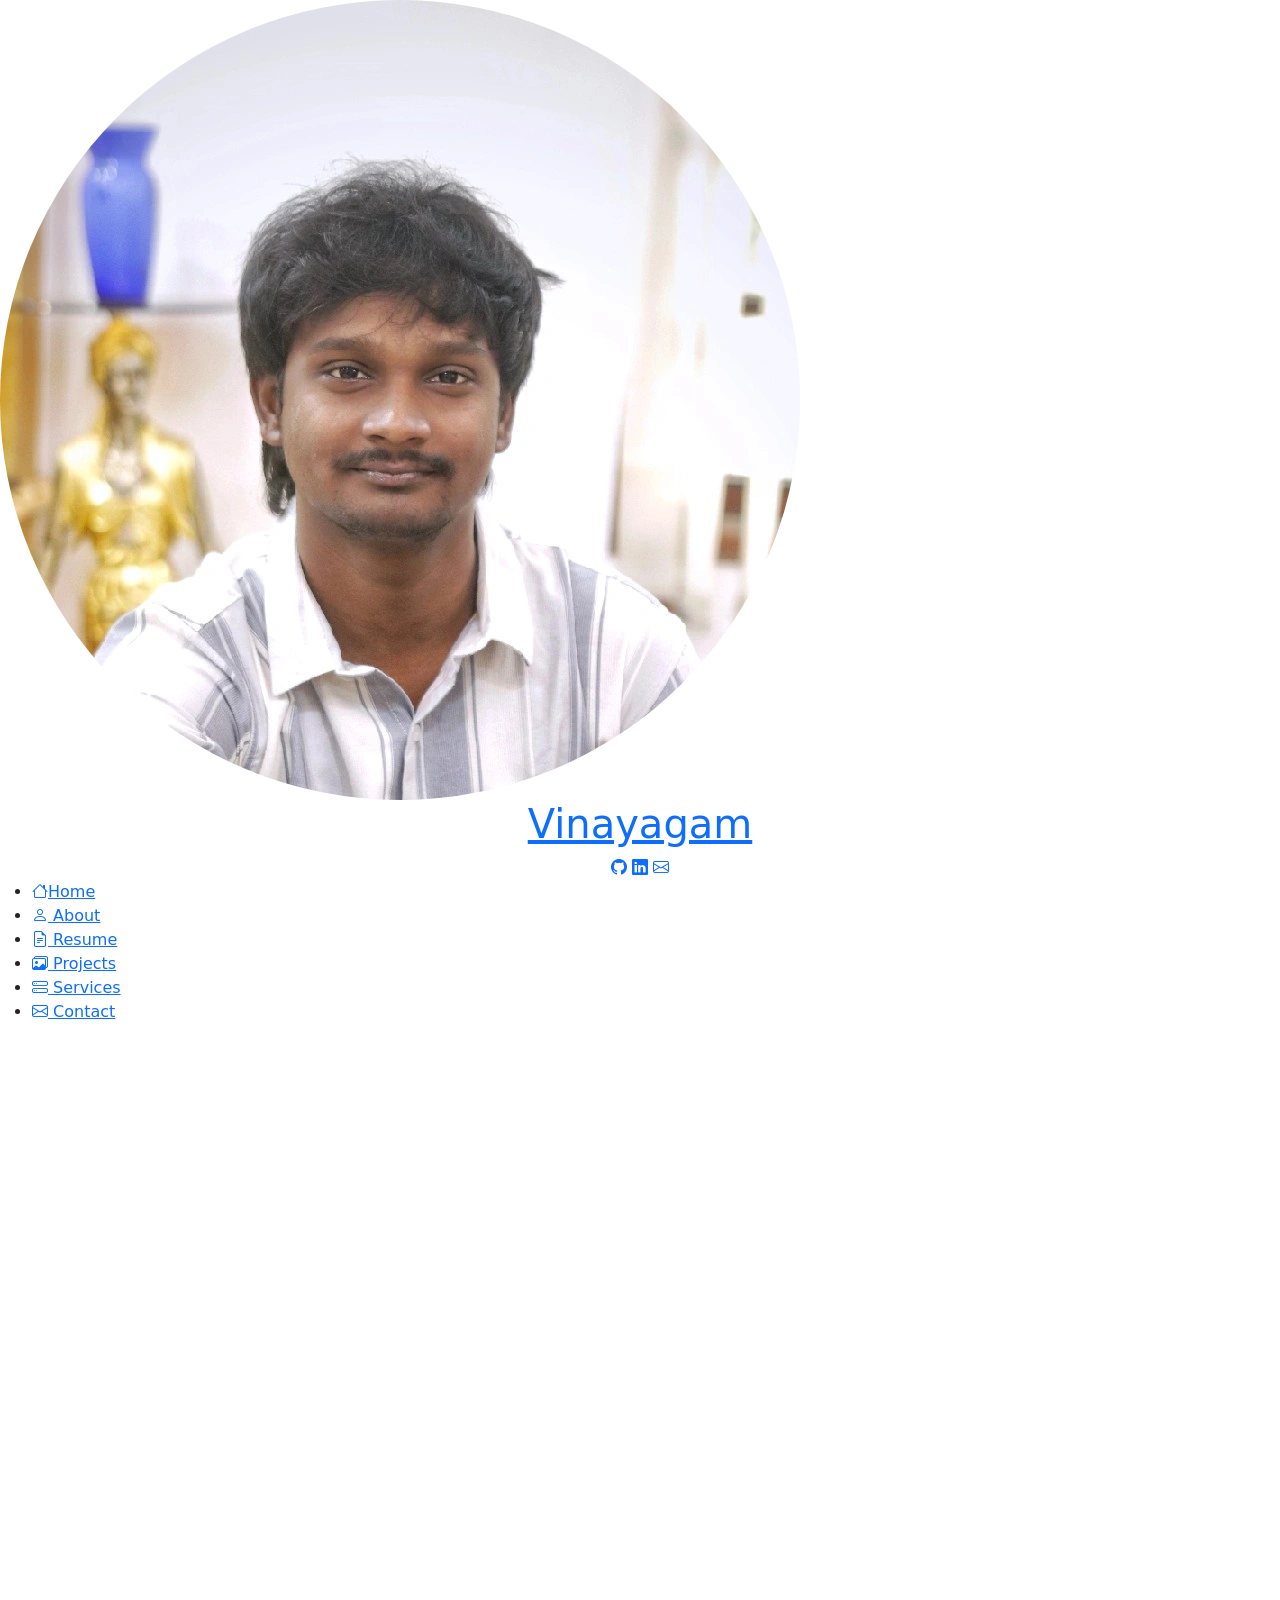
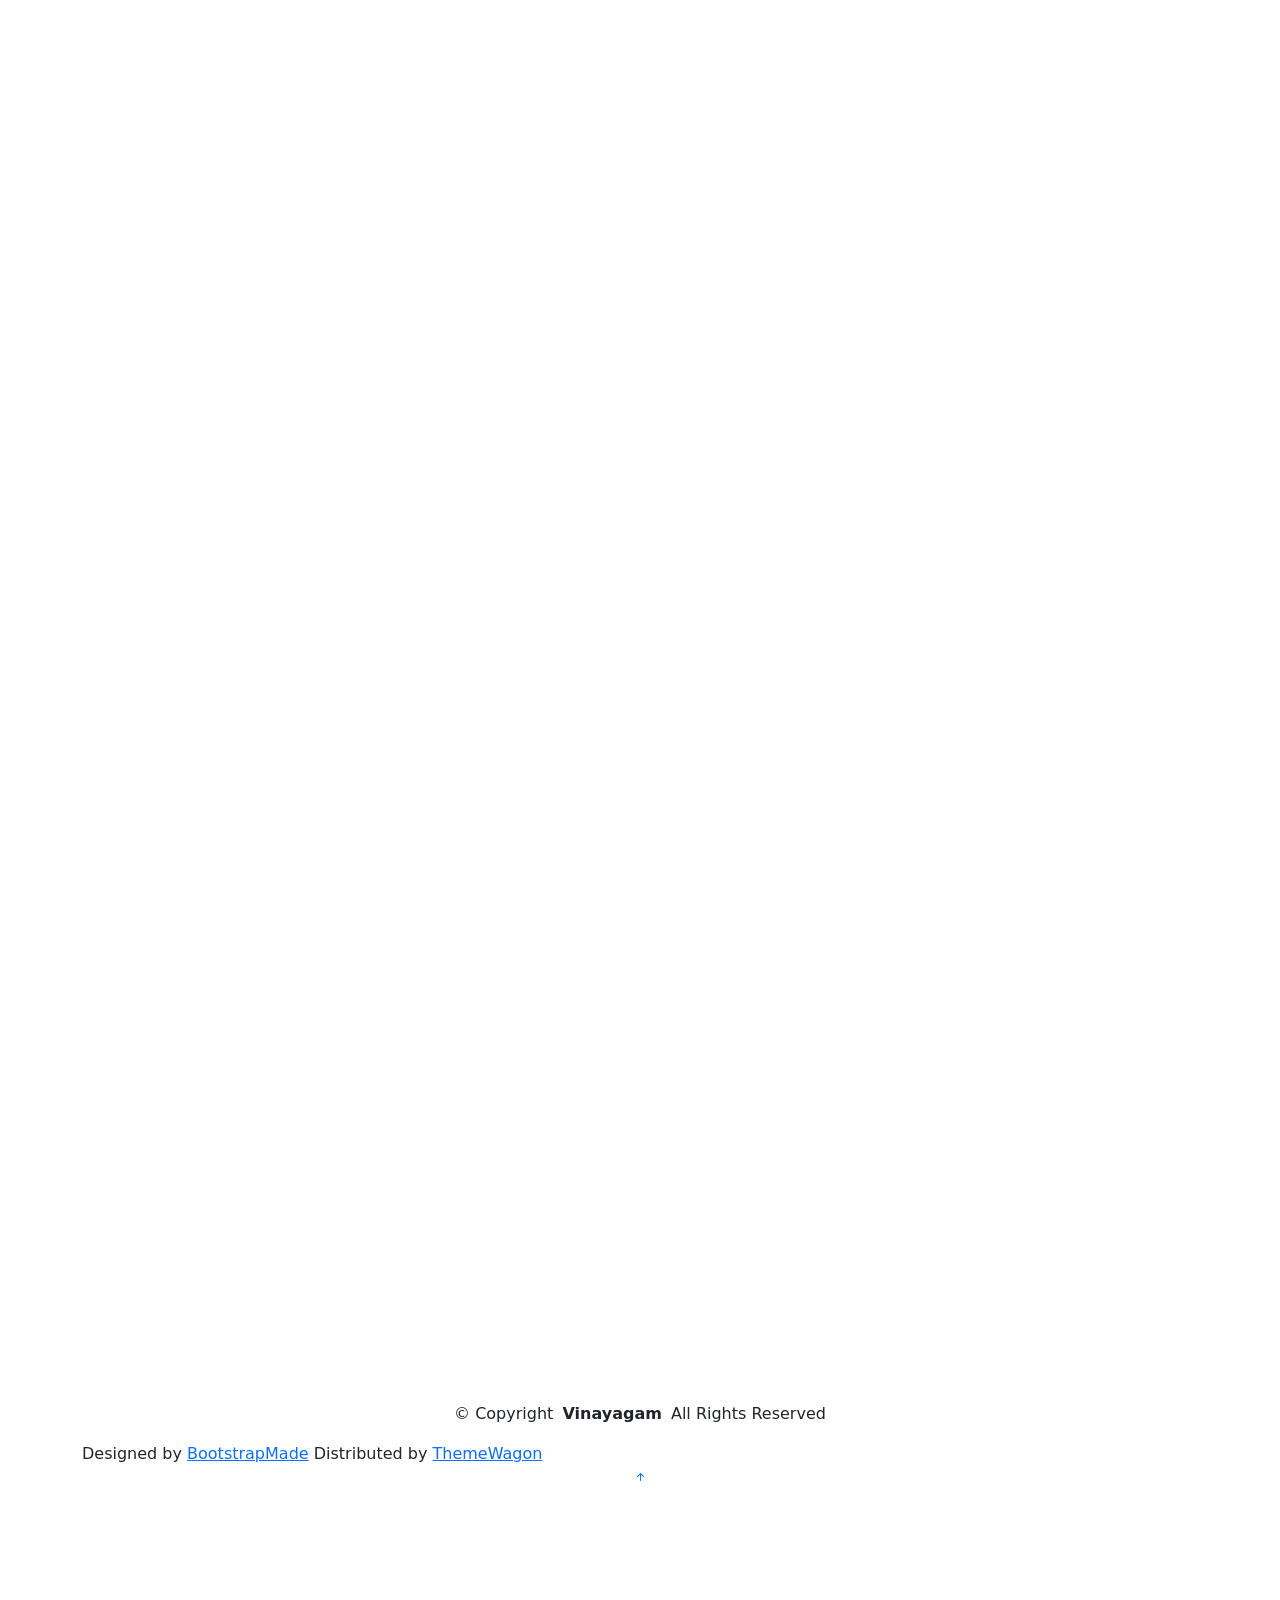
==== index-2.html @ b861259a "Add iPortfolio template assets and initial files Added all core assets, images, CSS, JS, vendor libr" ====
<!DOCTYPE html>
<html lang="en">

<head>
  <meta charset="utf-8">
  <meta content="width=device-width, initial-scale=1.0" name="viewport">
  <title>Vinayagam - Python Developer Portfolio</title>
  <meta content="Results-driven Python Developer specializing in Django application development" name="description">
  <meta content="Python, Django, Developer, Portfolio, AWS, API" name="keywords">

  <link href="https://cdn-icons-png.flaticon.com/512/1005/1005141.png" rel="icon">
  <link href="assets/img/apple-touch-icon.png" rel="apple-touch-icon">

  <link href="https://fonts.googleapis.com/" rel="preconnect">
  <link href="https://fonts.gstatic.com/" rel="preconnect" crossorigin>
  <link href="https://fonts.googleapis.com/css2?family=Roboto:ital,wght@0,100;0,300;0,400;0,500;0,700;0,900;1,100;1,300;1,400;1,500;1,700;1,900&family=Poppins:ital,wght@0,100;0,200;0,300;0,400;0,500;0,600;0,700;0,800;0,900;1,100;1,200;1,300;1,400;1,500;1,600;1,700;1,800;1,900&family=Raleway:ital,wght@0,100;0,200;0,300;0,400;0,500;0,600;0,700;0,800;0,900;1,100;1,200;1,300;1,400;1,500;1,600;1,700;1,800;1,900&display=swap" rel="stylesheet">

  <link href="assets/vendor/bootstrap/css/bootstrap.min.css" rel="stylesheet">
  <link href="assets/vendor/bootstrap-icons/bootstrap-icons.css" rel="stylesheet">
  <link href="assets/vendor/aos/aos.css" rel="stylesheet">
  <link href="assets/vendor/glightbox/css/glightbox.min.css" rel="stylesheet">
  <link href="assets/vendor/swiper/swiper-bundle.min.css" rel="stylesheet">

  <link href="assets/css/main.css" rel="stylesheet">
</head>

<body class="index-page">

  <header id="header" class="header dark-background d-flex flex-column">
    <i class="header-toggle d-xl-none bi bi-list"></i>

    <div class="profile-img">
      <img src="assets/img/me.png" alt="Vinayagam" class="img-fluid rounded-circle">
    </div>

    <a href="index.html" class="logo d-flex align-items-center justify-content-center">
      <h1 class="sitename">Vinayagam</h1>
    </a>

    <div class="social-links text-center">
      <a href="https://github.com/vinaythaagam" class="github" target="_blank"><i class="bi bi-github"></i></a>
      <a href="https://linkedin.com/in/vk4499" class="linkedin" target="_blank"><i class="bi bi-linkedin"></i></a>
      <a href="mailto:vinayagamofficial@gmail.com" class="email"><i class="bi bi-envelope"></i></a>
    </div>

    <nav id="navmenu" class="navmenu">
      <ul>
        <li><a href="#hero" class="active"><i class="bi bi-house navicon"></i>Home</a></li>
        <li><a href="#about"><i class="bi bi-person navicon"></i> About</a></li>
        <li><a href="#resume"><i class="bi bi-file-earmark-text navicon"></i> Resume</a></li>
        <li><a href="#portfolio"><i class="bi bi-images navicon"></i> Projects</a></li>
        <li><a href="#services"><i class="bi bi-hdd-stack navicon"></i> Services</a></li>
        <li><a href="#contact"><i class="bi bi-envelope navicon"></i> Contact</a></li>
      </ul>
    </nav>

  </header>

  <main class="main">

    <section id="hero" class="hero section dark-background">

      <img src="https://images.unsplash.com/photo-1555066931-4365d14bab8c?q=80&w=1920&auto=format&fit=crop" alt="Coding Background" data-aos="fade-in" class="">

      <div class="container" data-aos="fade-up" data-aos-delay="100">
        <h2>Vinayagam</h2>
        <p>I'm a <span class="typed" data-typed-items="Python Developer, Django Specialist, Backend Engineer, API Integrator">Python Developer</span><span class="typed-cursor typed-cursor--blink" aria-hidden="true"></span><span class="typed-cursor typed-cursor--blink" aria-hidden="true"></span></p>
        
        <div class="mt-4">
          <a href="assets/resume/Vinayagam_CV_1_page.pdf" download class="btn" style="background-color: #149ddd; color: #fff; padding: 12px 30px; border-radius: 50px; font-weight: 500; display: inline-flex; align-items: center; gap: 8px;">
            <i class="bi bi-download"></i> Download Resume
          </a>
        </div>
      </div>

    </section>

    <section id="about" class="about section">

      <div class="container section-title" data-aos="fade-up">
        <h2>About</h2>
        <p>Results-driven Python Developer with 2 years of experience specializing in Django application development. Proven expertise in building scalable web applications, designing efficient back-end architectures, and deploying solutions on AWS cloud platforms.</p>
      </div>

      <div class="container" data-aos="fade-up" data-aos-delay="100">

        <div class="row gy-4 justify-content-center">
          <div class="col-lg-4">
            <img src="assets/img/me.png" class="img-fluid" alt="">
          </div>
          <div class="col-lg-8 content">
            <h2>Python Django Developer & Backend Specialist.</h2>
            <p class="fst-italic py-3">
              Experienced in delivering solutions across government, non-profit, and commercial sectors, with a focus on automation and API integration.
            </p>
            <div class="row">
              <div class="col-lg-6">
                <ul>
                  <li><i class="bi bi-chevron-right"></i> <strong>Experience:</strong> <span>2 Years</span></li>
                  <li><i class="bi bi-chevron-right"></i> <strong>Website:</strong> <span>github.com/vinaythaagam</span></li>
                  <li><i class="bi bi-chevron-right"></i> <strong>Phone:</strong> <span>+91-9025533402</span></li>
                  <li><i class="bi bi-chevron-right"></i> <strong>City:</strong> <span>Chennai, India</span></li>
                </ul>
              </div>
              <div class="col-lg-6">
                <ul>
                  <li><i class="bi bi-chevron-right"></i> <strong>Degree:</strong> <span>MCA (Pursuing)</span></li>
                  <li><i class="bi bi-chevron-right"></i> <strong>Email:</strong> <span>vinayagamofficial@gmail.com</span></li>
                  <li><i class="bi bi-chevron-right"></i> <strong>Freelance:</strong> <span>Available</span></li>
                  <li><i class="bi bi-chevron-right"></i> <strong>Stack:</strong> <span>Python, Django, AWS</span></li>
                </ul>
              </div>
            </div>
            <p class="py-3">
              I have successfully delivered 8+ production-ready Django applications, achieving significant reductions in manual workload through automation using AWS SES, SNS, and WhatsApp Business APIs. My expertise includes integrating advanced AI tools like the Gemini API for data validation and fraud prevention.
            </p>
          </div>
        </div>

      </div>

    </section>

    <section id="stats" class="stats section">
      <div class="container" data-aos="fade-up" data-aos-delay="100">
        <div class="row gy-4">
          <div class="col-lg-3 col-md-6">
            <div class="stats-item">
              <i class="bi bi-emoji-smile"></i>
              <span data-purecounter-start="0" data-purecounter-end="8" data-purecounter-duration="1" class="purecounter"></span>
              <p><strong>Production Apps</strong> <span>delivered successfully</span></p>
            </div>
          </div>
          <div class="col-lg-3 col-md-6">
            <div class="stats-item">
              <i class="bi bi-journal-richtext"></i>
              <span data-purecounter-start="0" data-purecounter-end="5" data-purecounter-duration="1" class="purecounter"></span>
              <p><strong>Key Projects</strong> <span>highlighted in portfolio</span></p>
            </div>
          </div>
          <div class="col-lg-3 col-md-6">
            <div class="stats-item">
              <i class="bi bi-graph-up-arrow"></i>
              <span data-purecounter-start="0" data-purecounter-end="200" data-purecounter-duration="1" class="purecounter"></span>
              <p><strong>% Performance Boost</strong> <span>via query optimization</span></p>
            </div>
          </div>
          <div class="col-lg-3 col-md-6">
            <div class="stats-item">
              <i class="bi bi-clock-history"></i>
              <span data-purecounter-start="0" data-purecounter-end="60" data-purecounter-duration="1" class="purecounter"></span>
              <p><strong>% Workload Reduced</strong> <span>through automation</span></p>
            </div>
          </div>
        </div>
      </div>
    </section>

    <section id="skills" class="skills section light-background">
      <div class="container section-title" data-aos="fade-up">
        <h2>Skills</h2>
        <p>Comprehensive technical skillset spanning backend development, database management, cloud infrastructure, and frontend integration.</p>
      </div>
      <div class="container" data-aos="fade-up" data-aos-delay="100">
        <div class="row skills-content skills-animation">
          <div class="col-lg-6">
            <div class="progress">
              <span class="skill"><span>Python / Django / Flask</span> <i class="val">95%</i></span>
              <div class="progress-bar-wrap">
                <div class="progress-bar" role="progressbar" aria-valuenow="95" aria-valuemin="0" aria-valuemax="100"></div>
              </div>
            </div>
            <div class="progress">
              <span class="skill"><span>REST APIs / Django REST Framework</span> <i class="val">90%</i></span>
              <div class="progress-bar-wrap">
                <div class="progress-bar" role="progressbar" aria-valuenow="90" aria-valuemin="0" aria-valuemax="100"></div>
              </div>
            </div>
            <div class="progress">
              <span class="skill"><span>Database (MySQL, PostgreSQL, Redis)</span> <i class="val">85%</i></span>
              <div class="progress-bar-wrap">
                <div class="progress-bar" role="progressbar" aria-valuenow="85" aria-valuemin="0" aria-valuemax="100"></div>
              </div>
            </div>
          </div>
          <div class="col-lg-6">
            <div class="progress">
              <span class="skill"><span>AWS (EC2, S3, SES, SNS)</span> <i class="val">80%</i></span>
              <div class="progress-bar-wrap">
                <div class="progress-bar" role="progressbar" aria-valuenow="80" aria-valuemin="0" aria-valuemax="100"></div>
              </div>
            </div>
            <div class="progress">
              <span class="skill"><span>JavaScript / HTML5 / CSS3</span> <i class="val">75%</i></span>
              <div class="progress-bar-wrap">
                <div class="progress-bar" role="progressbar" aria-valuenow="75" aria-valuemin="0" aria-valuemax="100"></div>
              </div>
            </div>
            <div class="progress">
              <span class="skill"><span>Git / Linux / Docker</span> <i class="val">80%</i></span>
              <div class="progress-bar-wrap">
                <div class="progress-bar" role="progressbar" aria-valuenow="80" aria-valuemin="0" aria-valuemax="100"></div>
              </div>
            </div>
          </div>
        </div>
      </div>
    </section>

    <section id="resume" class="resume section">
      <div class="container section-title" data-aos="fade-up">
        <h2>Resume</h2>
        <p>A detailed overview of my educational background, professional experience, and key accomplishments in software development.</p>
      </div>
      <div class="container">
        <div class="row">
          <div class="col-lg-6" data-aos="fade-up" data-aos-delay="100">
            <h3 class="resume-title">Summary</h3>
            <div class="resume-item pb-0">
              <h4>Vinayagam</h4>
              <p><em>Results-driven Python Developer with 2 years of experience specializing in Django. Skilled in building scalable web applications, designing efficient backend architectures, and API integrations.</em></p>
              <ul>
                <li>Chennai, India</li>
                <li>+91-9025533402</li>
                <li>vinayagamofficial@gmail.com</li>
              </ul>
            </div>
            <h3 class="resume-title">Education</h3>
            <div class="resume-item">
              <h4>Master of Computer Applications (MCA)</h4>
              <h5>Aug 2024 - Present</h5>
              <p><em>Madras University, Chennai</em></p>
              <p>Pursuing advanced studies in computer applications and software engineering.</p>
            </div>
            <div class="resume-item">
              <h4>Bachelor of Science in Computer Science</h4>
              <h5>Jun 2017 - May 2020</h5>
              <p><em>Thiru. A. Govindasamy Govt. Arts College, Tindivanam</em></p>
              <p>Foundation in computer science principles, programming logic, and data structures.</p>
            </div>
            <h3 class="resume-title">Certifications</h3>
            <div class="resume-item">
              <h4>PHP Development</h4>
              <p><em>CADD Center</em></p>
            </div>
          </div>
          <div class="col-lg-6" data-aos="fade-up" data-aos-delay="200">
            <h3 class="resume-title">Professional Experience</h3>
            <div class="resume-item">
              <h4>Python Django Developer</h4>
              <h5>2023 - Present</h5>
              <p><em>Thaagam Foundation / M7 Corporation</em></p>
              <ul>
                <li>Built 8+ production Django applications including donor CRM, HR management, and field operations systems.</li>
                <li>Architected end-to-end WhatsApp automation platforms and implemented automated communication using AWS SES & SNS, reducing manual workload by 60%.</li>
                <li>Developed reusable Django REST Framework (DRF) endpoints and optimized database queries, improving report generation speed by 200%.</li>
                <li>Integrated Gemini API for donation validation, effectively preventing abuse through name verification and image detection.</li>
                <li>Built real-time chat dashboards using Django Channels, WebSockets, and Redis.</li>
              </ul>
            </div>
          </div>
        </div>
      </div>
    </section>

    <section id="portfolio" class="portfolio section light-background">
      <div class="container section-title" data-aos="fade-up">
        <h2>Projects</h2>
        <p>Highlights of my technical projects involving AI integration, real-time communication, and enterprise automation.</p>
      </div>

      <div class="container">
        <div class="isotope-layout" data-default-filter="*" data-layout="masonry" data-sort="original-order">
          <ul class="portfolio-filters isotope-filters" data-aos="fade-up" data-aos-delay="100">
            <li data-filter="*" class="filter-active">All</li>
            <li data-filter=".filter-app">Apps</li>
            <li data-filter=".filter-web">Web Platforms</li>
            <li data-filter=".filter-ai">AI & Automation</li>
          </ul>

          <div class="row gy-4 isotope-container" data-aos="fade-up" data-aos-delay="200">

            <div class="col-lg-4 col-md-6 portfolio-item isotope-item filter-ai filter-web">
              <div class="portfolio-content h-100">
                <img src="https://images.unsplash.com/photo-1573167243872-43c6433b9d40?w=800" class="img-fluid" alt="AI Civic Services">
                <div class="portfolio-info">
                  <h4>Civic Services AI Platform</h4>
                  <p>AI-driven image analysis for Greater Chennai Corporation.</p>
                  <a href="https://images.unsplash.com/photo-1573167243872-43c6433b9d40?w=800" title="Civic Services AI" data-gallery="portfolio-gallery-app" class="glightbox preview-link"><i class="bi bi-zoom-in"></i></a>
                  <a href="portfolio-details-civic.html" title="More Details" class="details-link"><i class="bi bi-link-45deg"></i></a>
                </div>
              </div>
            </div>

            <div class="col-lg-4 col-md-6 portfolio-item isotope-item filter-app filter-web">
              <div class="portfolio-content h-100">
                <img src="https://images.unsplash.com/photo-1611746872915-64382b5c76da?w=800" class="img-fluid" alt="WhatsApp Platform">
                <div class="portfolio-info">
                  <h4>Enterprise WhatsApp Platform</h4>
                  <p>Real-time chat dashboards with Django Channels.</p>
                  <a href="https://images.unsplash.com/photo-1611746872915-64382b5c76da?w=800" title="Enterprise WhatsApp" data-gallery="portfolio-gallery-product" class="glightbox preview-link"><i class="bi bi-zoom-in"></i></a>
                  <a href="portfolio-details-whatsapp.html" title="More Details" class="details-link"><i class="bi bi-link-45deg"></i></a>
                </div>
              </div>
            </div>

            <div class="col-lg-4 col-md-6 portfolio-item isotope-item filter-web">
              <div class="portfolio-content h-100">
                <img src="https://images.unsplash.com/photo-1532629345422-7515f3d16bb6?w=800" class="img-fluid" alt="Donation System">
                <div class="portfolio-info">
                  <h4>Donation Management System</h4>
                  <p>Multi-dashboard architecture for Thaagam Foundation.</p>
                  <a href="https://images.unsplash.com/photo-1532629345422-7515f3d16bb6?w=800" title="Donation System" data-gallery="portfolio-gallery-branding" class="glightbox preview-link"><i class="bi bi-zoom-in"></i></a>
                  <a href="portfolio-details-donation.html" title="More Details" class="details-link"><i class="bi bi-link-45deg"></i></a>
                </div>
              </div>
            </div>

            <div class="col-lg-4 col-md-6 portfolio-item isotope-item filter-app">
              <div class="portfolio-content h-100">
                <img src="https://images.unsplash.com/photo-1556742049-0cfed4f7a07d?w=800" class="img-fluid" alt="QuickPay">
                <div class="portfolio-info">
                  <h4>QuickPay Payment Solution</h4>
                  <p>Dynamic payment-link generation.</p>
                  <a href="https://images.unsplash.com/photo-1556742049-0cfed4f7a07d?w=800" title="QuickPay" data-gallery="portfolio-gallery-book" class="glightbox preview-link"><i class="bi bi-zoom-in"></i></a>
                  <a href="portfolio-details-quickpay.html" title="More Details" class="details-link"><i class="bi bi-link-45deg"></i></a>
                </div>
              </div>
            </div>

            <div class="col-lg-4 col-md-6 portfolio-item isotope-item filter-web">
              <div class="portfolio-content h-100">
                <img src="https://images.unsplash.com/photo-1511379938547-c1f69419868d?w=800" class="img-fluid" alt="ACustomSong">
                <div class="portfolio-info">
                  <h4>ACustomSong E-commerce</h4>
                  <p>Platform for personalized songs.</p>
                  <a href="https://images.unsplash.com/photo-1511379938547-c1f69419868d?w=800" title="ACustomSong" data-gallery="portfolio-gallery-app" class="glightbox preview-link"><i class="bi bi-zoom-in"></i></a>
                  <a href="portfolio-details-acustomsong.html" title="More Details" class="details-link"><i class="bi bi-link-45deg"></i></a>
                </div>
              </div>
            </div>

          </div>
        </div>
      </div>
    </section>

    <section id="services" class="services section">
      <div class="container section-title" data-aos="fade-up">
        <h2>Services</h2>
        <p>Specialized development services tailored for scalable enterprise and non-profit solutions.</p>
      </div>
      <div class="container">
        <div class="row gy-4">
          <div class="col-lg-4 col-md-6 service-item d-flex" data-aos="fade-up" data-aos-delay="100">
            <div class="icon flex-shrink-0"><i class="bi bi-code-slash"></i></div>
            <div>
              <h4 class="title"><a href="service-details-django.html" class="stretched-link">Django Development</a></h4>
              <p class="description">Building robust backend architectures and scalable web applications using Django and Django REST Framework.</p>
            </div>
          </div>
          <div class="col-lg-4 col-md-6 service-item d-flex" data-aos="fade-up" data-aos-delay="200">
            <div class="icon flex-shrink-0"><i class="bi bi-cloud-check"></i></div>
            <div>
              <h4 class="title"><a href="service-details-aws.html" class="stretched-link">AWS Cloud Deployment</a></h4>
              <p class="description">Deploying and managing secure infrastructure using EC2, S3, IAM, and Route 53.</p>
            </div>
          </div>
          <div class="col-lg-4 col-md-6 service-item d-flex" data-aos="fade-up" data-aos-delay="300">
            <div class="icon flex-shrink-0"><i class="bi bi-diagram-3"></i></div>
            <div>
              <h4 class="title"><a href="service-details-api.html" class="stretched-link">API Integration</a></h4>
              <p class="description">Seamless integration of third-party services including WhatsApp Business API, OpenAI, and Payment Gateways.</p>
            </div>
          </div>
          <div class="col-lg-4 col-md-6 service-item d-flex" data-aos="fade-up" data-aos-delay="400">
            <div class="icon flex-shrink-0"><i class="bi bi-robot"></i></div>
            <div>
              <h4 class="title"><a href="service-details-ai.html" class="stretched-link">AI & Automation</a></h4>
              <p class="description">Implementing AI-driven validation (Gemini/OpenAI) and automated workflows via SES & SNS.</p>
            </div>
          </div>
          <div class="col-lg-4 col-md-6 service-item d-flex" data-aos="fade-up" data-aos-delay="500">
            <div class="icon flex-shrink-0"><i class="bi bi-database-check"></i></div>
            <div>
              <h4 class="title"><a href="service-details-database.html" class="stretched-link">Database Management</a></h4>
              <p class="description">Optimizing MySQL and PostgreSQL queries for high-performance reporting and data handling.</p>
            </div>
          </div>
          <div class="col-lg-4 col-md-6 service-item d-flex" data-aos="fade-up" data-aos-delay="600">
            <div class="icon flex-shrink-0"><i class="bi bi-chat-dots"></i></div>
            <div>
              <h4 class="title"><a href="service-details-realtime.html" class="stretched-link">Real-time Solutions</a></h4>
              <p class="description">Developing real-time chat and tracking dashboards utilizing WebSockets and Redis.</p>
            </div>
          </div>
        </div>
      </div>
    </section>

    <section id="testimonials" class="testimonials section light-background">
      <div class="container section-title" data-aos="fade-up">
        <h2>Testimonials</h2>
        <p>Feedback regarding project impact and technical execution.</p>
      </div>
      <div class="container" data-aos="fade-up" data-aos-delay="100">
        <div class="swiper init-swiper">
          <script type="application/json" class="swiper-config">
            {
              "loop": true,
              "speed": 600,
              "autoplay": {
                "delay": 5000
              },
              "slidesPerView": "auto",
              "pagination": {
                "el": ".swiper-pagination",
                "type": "bullets",
                "clickable": true
              },
              "breakpoints": {
                "320": {
                  "slidesPerView": 1,
                  "spaceBetween": 40
                },
                "1200": {
                  "slidesPerView": 3,
                  "spaceBetween": 1
                }
              }
            }
          </script>
          <div class="swiper-wrapper">
            <div class="swiper-slide">
              <div class="testimonial-item">
                <p>
                  <i class="bi bi-quote quote-icon-left"></i>
                  <span>The automated communication system integrated by Vinayagam reduced our manual workload by over 60%, significantly improving our operational efficiency.</span>
                  <i class="bi bi-quote quote-icon-right"></i>
                </p>
                <h3>Thaagam Foundation</h3>
                <h4>Operations Team</h4>
              </div>
            </div>
            <div class="swiper-slide">
              <div class="testimonial-item">
                <p>
                  <i class="bi bi-quote quote-icon-left"></i>
                  <span>The report generation speed improved by 200% thanks to the optimized queries and DRF endpoints implemented in the new system.</span>
                  <i class="bi bi-quote quote-icon-right"></i>
                </p>
                <h3>Project Lead</h3>
                <h4>M7 Corporation</h4>
              </div>
            </div>
            <div class="swiper-slide">
              <div class="testimonial-item">
                <p>
                  <i class="bi bi-quote quote-icon-left"></i>
                  <span>Vinayagam's implementation of the Gemini API for donation validation effectively prevented abuse and ensured data integrity.</span>
                  <i class="bi bi-quote quote-icon-right"></i>
                </p>
                <h3>Technical Director</h3>
                <h4>Non-Profit Partner</h4>
              </div>
            </div>
          </div>
          <div class="swiper-pagination"></div>
        </div>
      </div>
    </section>

    <section id="contact" class="contact section">
      <div class="container section-title" data-aos="fade-up">
        <h2>Contact</h2>
        <p>Feel free to reach out for collaboration or development opportunities.</p>
      </div>
      <div class="container" data-aos="fade-up" data-aos-delay="100">
        <div class="row gy-4">
          <div class="col-lg-5">
            <div class="info-wrap">
              <div class="info-item d-flex" data-aos="fade-up" data-aos-delay="200">
                <i class="bi bi-geo-alt flex-shrink-0"></i>
                <div>
                  <h3>Location</h3>
                  <p>Chennai, India</p>
                </div>
              </div>
              <div class="info-item d-flex" data-aos="fade-up" data-aos-delay="300">
                <i class="bi bi-telephone flex-shrink-0"></i>
                <div>
                  <h3>Call</h3>
                  <p>+91-9025533402</p>
                </div>
              </div>
              <div class="info-item d-flex" data-aos="fade-up" data-aos-delay="400">
                <i class="bi bi-envelope flex-shrink-0"></i>
                <div>
                  <h3>Email</h3>
                  <p>vinayagamofficial@gmail.com</p>
                </div>
              </div>
              <iframe src="https://www.google.com/maps/embed?pb=!1m18!1m12!1m3!1d248756.1167520421!2d80.06892535787964!3d13.047487786470659!2m3!1f0!2f0!3f0!3m2!1i1024!2i768!4f13.1!3m3!1m2!1s0x3a5265ea4f7d3361%3A0x6e61a70b6863d433!2sChennai%2C%20Tamil%20Nadu!5e0!3m2!1sen!2sin!4v1700000000000!5m2!1sen!2sin" frameborder="0" style="border:0; width: 100%; height: 270px;" allowfullscreen="" loading="lazy" referrerpolicy="no-referrer-when-downgrade"></iframe>
            </div>
          </div>
          <div class="col-lg-7">
            <form action="forms/contact.php" method="post" class="php-email-form" data-aos="fade-up" data-aos-delay="200">
              <div class="row gy-4">
                <div class="col-md-6">
                  <label for="name-field" class="pb-2">Your Name</label>
                  <input type="text" name="name" id="name-field" class="form-control" required="">
                </div>
                <div class="col-md-6">
                  <label for="email-field" class="pb-2">Your Email</label>
                  <input type="email" class="form-control" name="email" id="email-field" required="">
                </div>
                <div class="col-md-12">
                  <label for="subject-field" class="pb-2">Subject</label>
                  <input type="text" class="form-control" name="subject" id="subject-field" required="">
                </div>
                <div class="col-md-12">
                  <label for="message-field" class="pb-2">Message</label>
                  <textarea class="form-control" name="message" rows="10" id="message-field" required=""></textarea>
                </div>
                <div class="col-md-12 text-center">
                  <div class="loading">Loading</div>
                  <div class="error-message"></div>
                  <div class="sent-message">Your message has been sent. Thank you!</div>
                  <button type="submit">Send Message</button>
                </div>
              </div>
            </form>
          </div>
        </div>
      </div>
    </section>

  </main>

  <footer id="footer" class="footer position-relative light-background">
    <div class="container">
      <div class="copyright text-center ">
        <p>© <span>Copyright</span> <strong class="px-1 sitename">Vinayagam</strong> <span>All Rights Reserved</span></p>
      </div>
      <div class="credits">
        Designed by <a href="https://bootstrapmade.com/">BootstrapMade</a> Distributed by <a href="https://themewagon.com/">ThemeWagon</a>
      </div>
    </div>
  </footer>

  <a href="#" id="scroll-top" class="scroll-top d-flex align-items-center justify-content-center"><i class="bi bi-arrow-up-short"></i></a>

  <div id="preloader"></div>

  <script src="assets/vendor/bootstrap/js/bootstrap.bundle.min.js"></script>
  <script src="assets/vendor/php-email-form/validate.js"></script>
  <script src="assets/vendor/aos/aos.js"></script>
  <script src="assets/vendor/typed.js/typed.umd.js"></script>
  <script src="assets/vendor/purecounter/purecounter_vanilla.js"></script>
  <script src="assets/vendor/waypoints/noframework.waypoints.js"></script>
  <script src="assets/vendor/glightbox/js/glightbox.min.js"></script>
  <script src="assets/vendor/imagesloaded/imagesloaded.pkgd.min.js"></script>
  <script src="assets/vendor/isotope-layout/isotope.pkgd.min.js"></script>
  <script src="assets/vendor/swiper/swiper-bundle.min.js"></script>

  <script src="assets/js/main.js"></script>

</body>

</html>
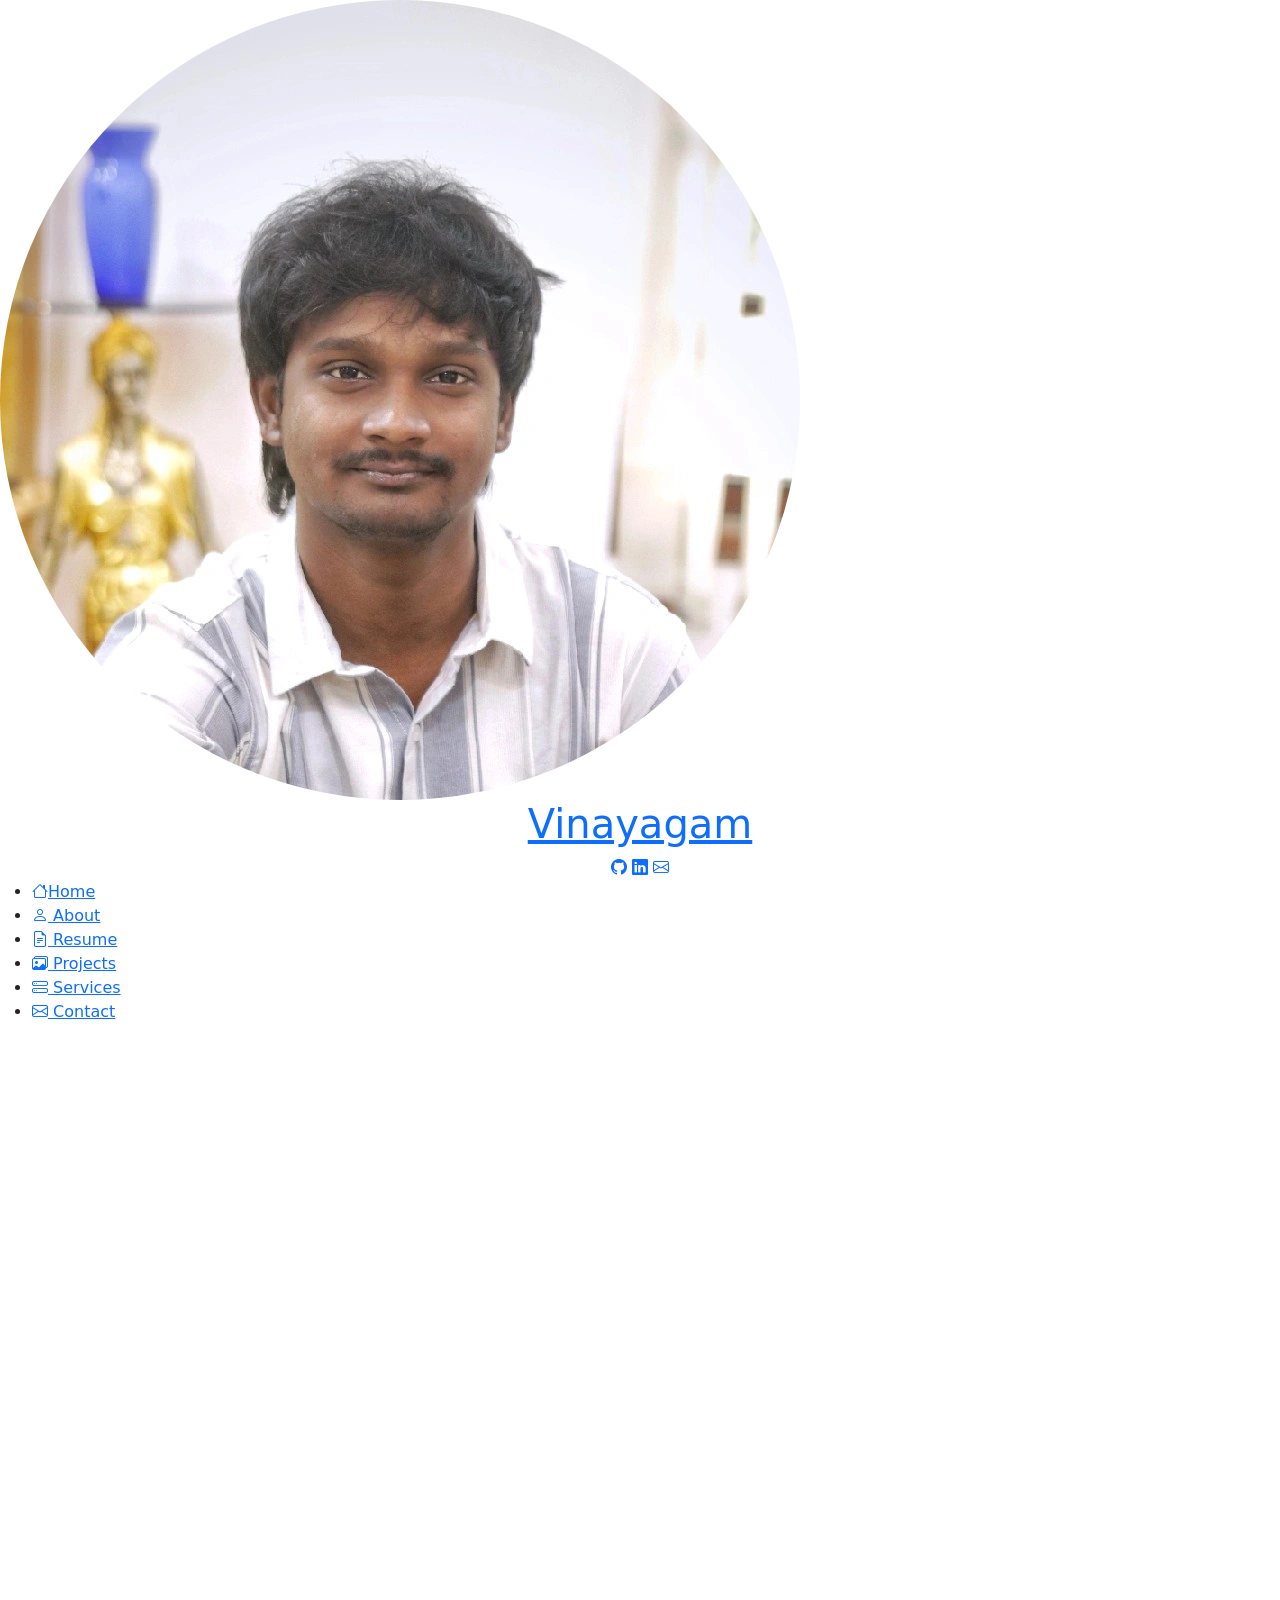
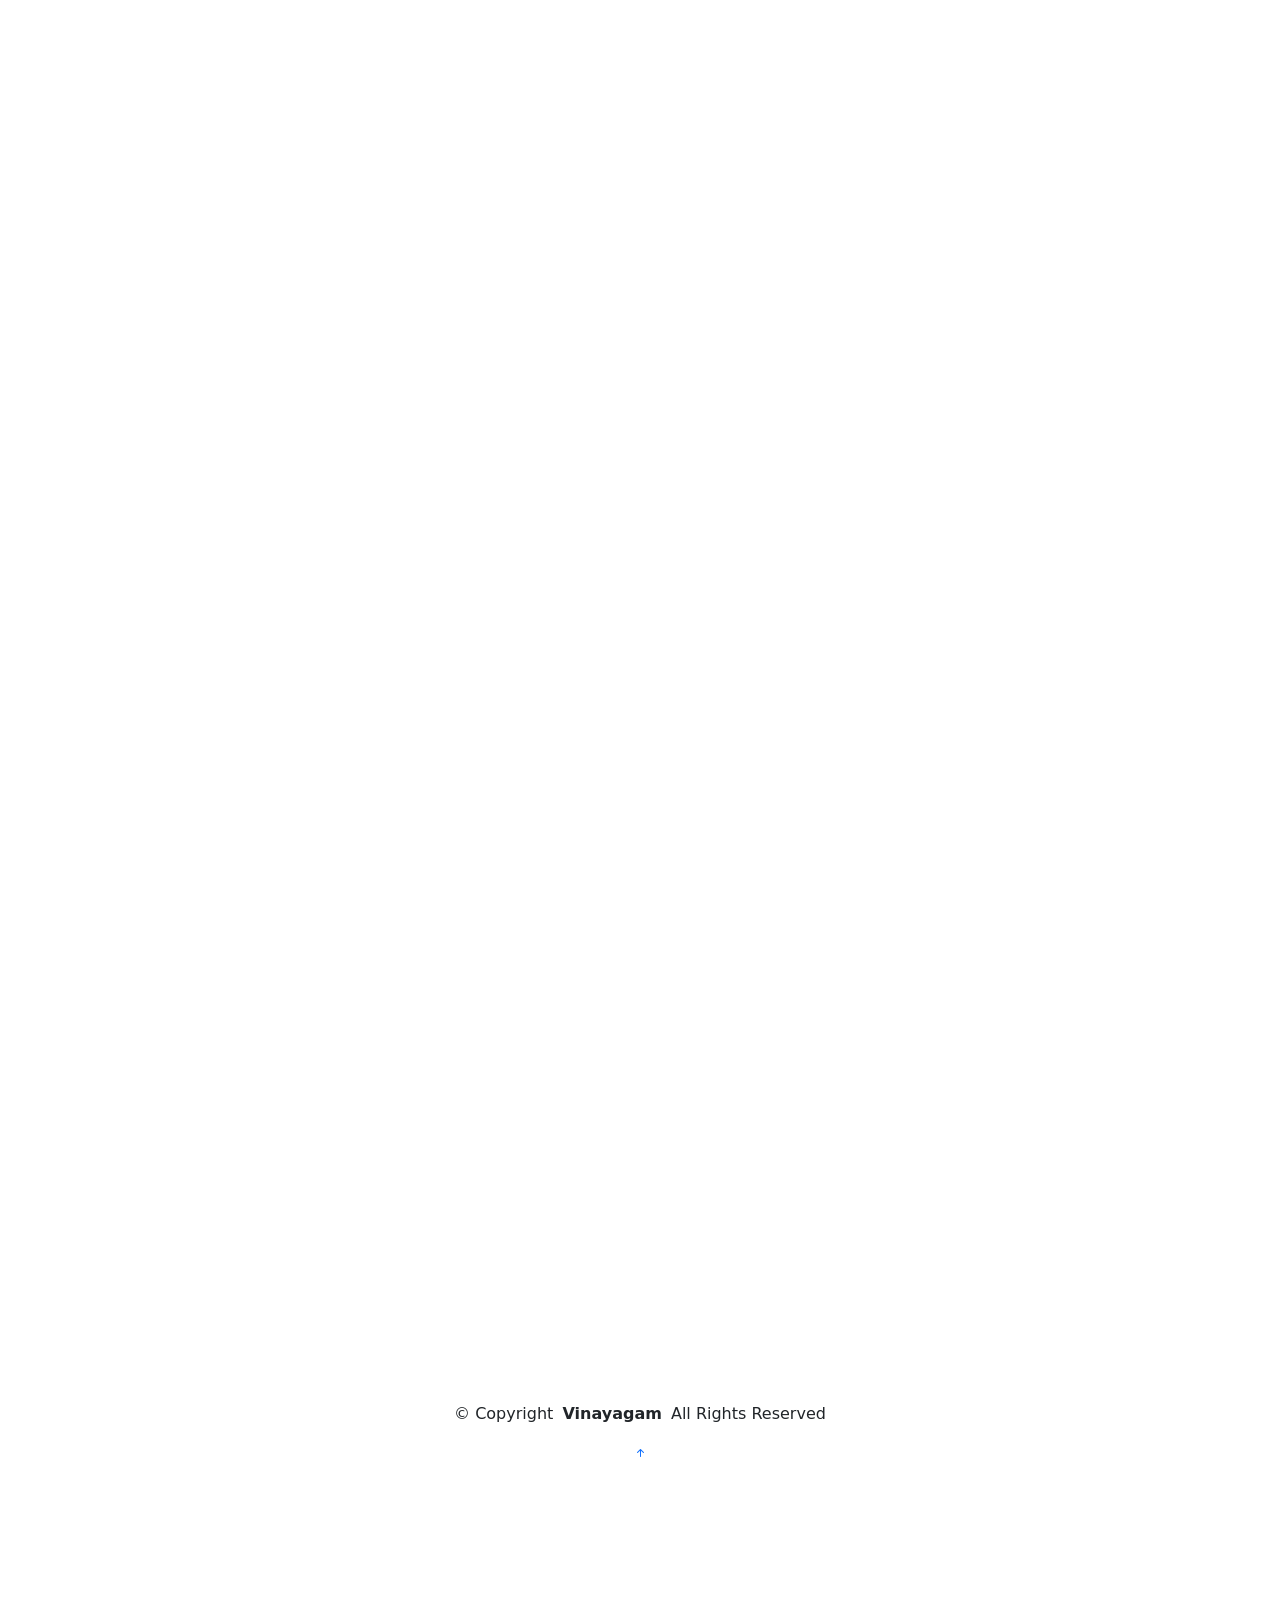
==== commit 3cf25477: "Remove theme credits from footer sections Deleted the 'Designed by BootstrapMade' and 'Distributed b" ====
--- a/index-2.html
+++ b/index-2.html
@@ -542,9 +542,7 @@
       <div class="copyright text-center ">
         <p>© <span>Copyright</span> <strong class="px-1 sitename">Vinayagam</strong> <span>All Rights Reserved</span></p>
       </div>
-      <div class="credits">
-        Designed by <a href="https://bootstrapmade.com/">BootstrapMade</a> Distributed by <a href="https://themewagon.com/">ThemeWagon</a>
-      </div>
+     
     </div>
   </footer>
 
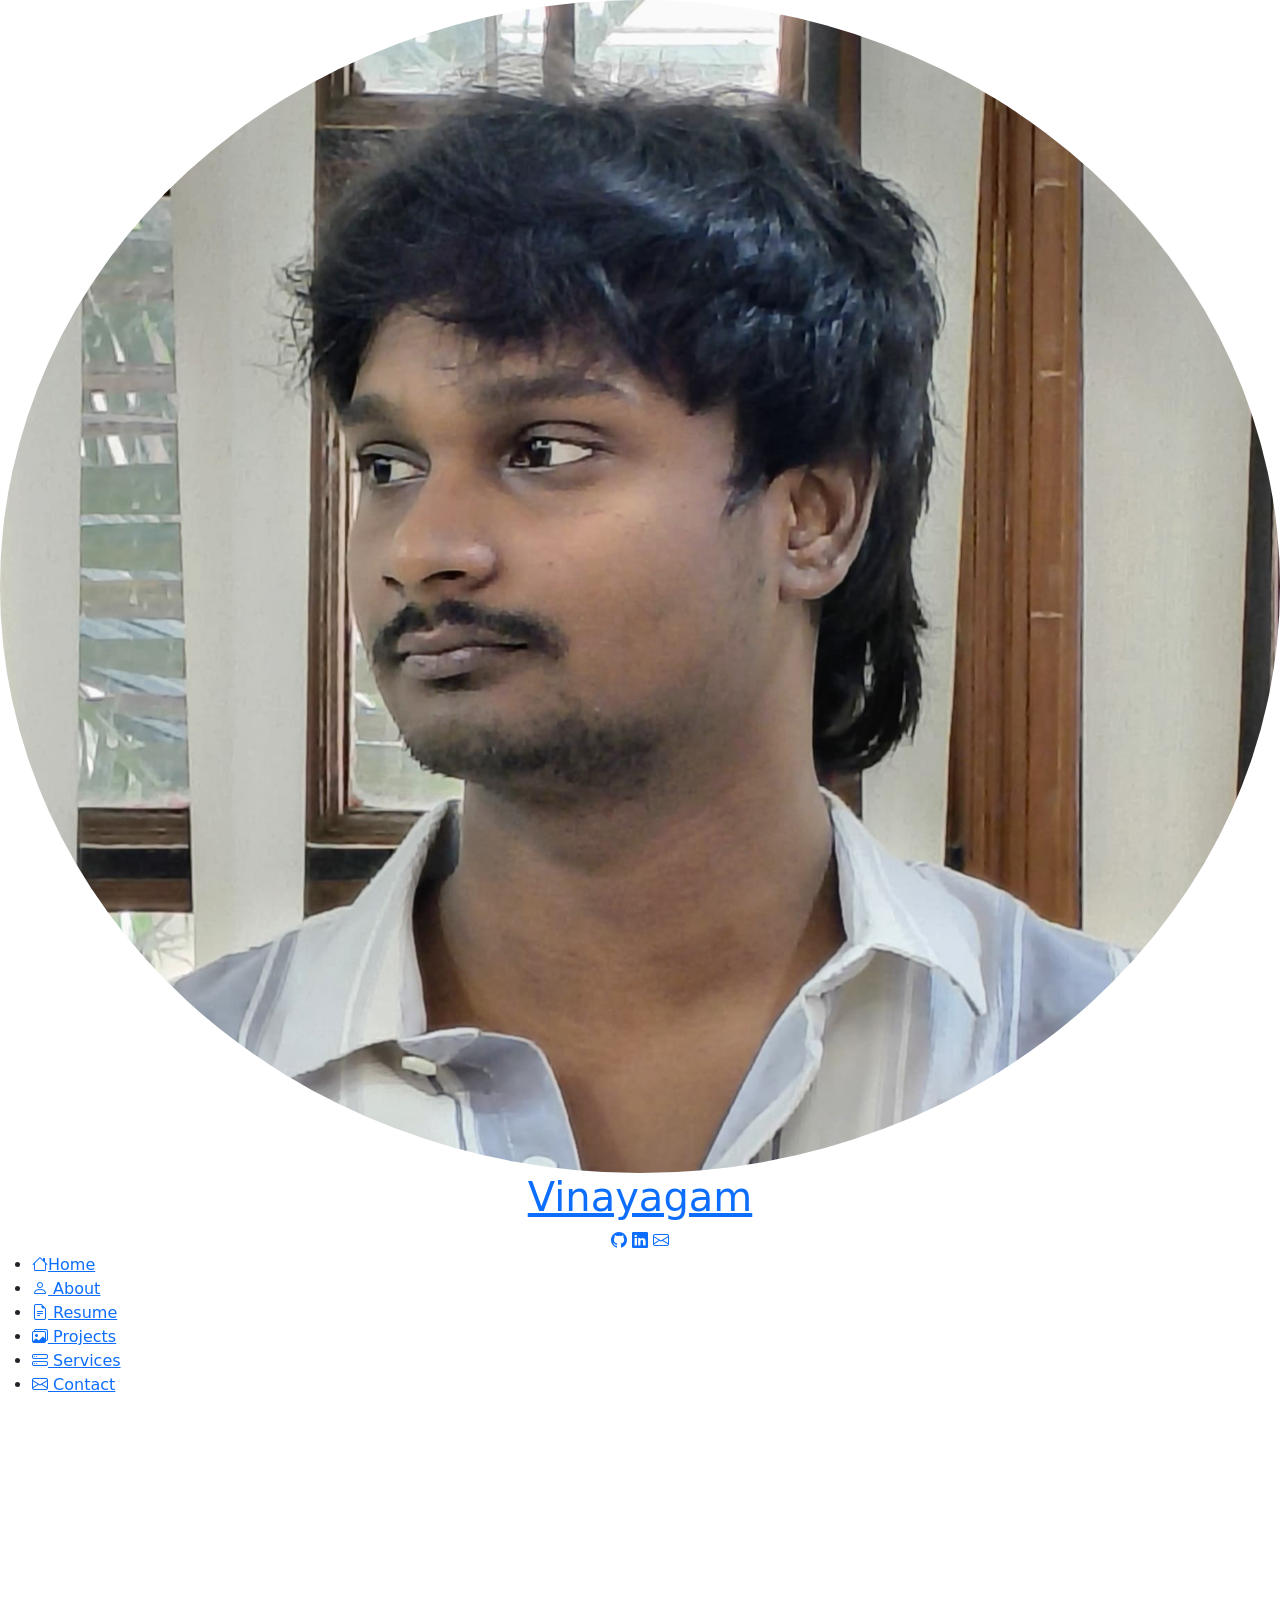
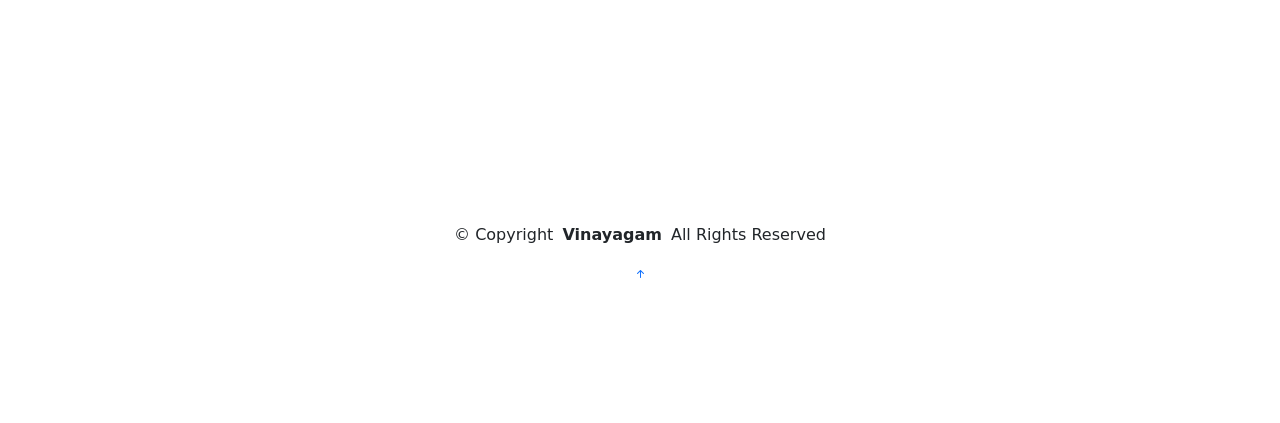
==== commit d4e33766: "Update resume file and contact details Renamed and updated the resume PDF file. Changed profile imag" ====
--- a/index-2.html
+++ b/index-2.html
@@ -30,7 +30,7 @@
     <i class="header-toggle d-xl-none bi bi-list"></i>
 
     <div class="profile-img">
-      <img src="assets/img/me.png" alt="Vinayagam" class="img-fluid rounded-circle">
+      <img src="assets/img/me-2.jpeg" alt="Vinayagam" class="img-fluid rounded-circle">
     </div>
 
     <a href="index.html" class="logo d-flex align-items-center justify-content-center">
@@ -39,8 +39,8 @@
 
     <div class="social-links text-center">
       <a href="https://github.com/vinaythaagam" class="github" target="_blank"><i class="bi bi-github"></i></a>
-      <a href="https://linkedin.com/in/vk4499" class="linkedin" target="_blank"><i class="bi bi-linkedin"></i></a>
-      <a href="mailto:vinayagamofficial@gmail.com" class="email"><i class="bi bi-envelope"></i></a>
+      <a href="https://www.linkedin.com/in/vinayagam-softwere/" class="linkedin" target="_blank"><i class="bi bi-linkedin"></i></a>
+      <a href="mailto:vinayagam.python@gmail.com" class="email"><i class="bi bi-envelope"></i></a>
     </div>
 
     <nav id="navmenu" class="navmenu">
@@ -67,7 +67,7 @@
         <p>I'm a <span class="typed" data-typed-items="Python Developer, Django Specialist, Backend Engineer, API Integrator">Python Developer</span><span class="typed-cursor typed-cursor--blink" aria-hidden="true"></span><span class="typed-cursor typed-cursor--blink" aria-hidden="true"></span></p>
         
         <div class="mt-4">
-          <a href="assets/resume/Vinayagam_CV_1_page.pdf" download class="btn" style="background-color: #149ddd; color: #fff; padding: 12px 30px; border-radius: 50px; font-weight: 500; display: inline-flex; align-items: center; gap: 8px;">
+          <a href="assets/resume/Vinayagam CV.pdf" download class="btn" style="background-color: #149ddd; color: #fff; padding: 12px 30px; border-radius: 50px; font-weight: 500; display: inline-flex; align-items: center; gap: 8px;">
             <i class="bi bi-download"></i> Download Resume
           </a>
         </div>
@@ -97,7 +97,7 @@
               <div class="col-lg-6">
                 <ul>
                   <li><i class="bi bi-chevron-right"></i> <strong>Experience:</strong> <span>2 Years</span></li>
-                  <li><i class="bi bi-chevron-right"></i> <strong>Website:</strong> <span>github.com/vinaythaagam</span></li>
+                  <li><i class="bi bi-chevron-right"></i> <strong>Github:</strong> <span>github.com/vinaythaagam</span></li>
                   <li><i class="bi bi-chevron-right"></i> <strong>Phone:</strong> <span>+91-9025533402</span></li>
                   <li><i class="bi bi-chevron-right"></i> <strong>City:</strong> <span>Chennai, India</span></li>
                 </ul>
@@ -105,12 +105,12 @@
               <div class="col-lg-6">
                 <ul>
                   <li><i class="bi bi-chevron-right"></i> <strong>Degree:</strong> <span>MCA (Pursuing)</span></li>
-                  <li><i class="bi bi-chevron-right"></i> <strong>Email:</strong> <span>vinayagamofficial@gmail.com</span></li>
+                  <li><i class="bi bi-chevron-right"></i> <strong>Email:</strong> <span>vinayagam.python@gmail.com</span></li>
                   <li><i class="bi bi-chevron-right"></i> <strong>Freelance:</strong> <span>Available</span></li>
                   <li><i class="bi bi-chevron-right"></i> <strong>Stack:</strong> <span>Python, Django, AWS</span></li>
                 </ul>
               </div>
-            </div>
+            </div>walkin 
             <p class="py-3">
               I have successfully delivered 8+ production-ready Django applications, achieving significant reductions in manual workload through automation using AWS SES, SNS, and WhatsApp Business APIs. My expertise includes integrating advanced AI tools like the Gemini API for data validation and fraud prevention.
             </p>
@@ -222,7 +222,7 @@
               <ul>
                 <li>Chennai, India</li>
                 <li>+91-9025533402</li>
-                <li>vinayagamofficial@gmail.com</li>
+                <li>vinayagam.python@gmail.com</li>
               </ul>
             </div>
             <h3 class="resume-title">Education</h3>
@@ -497,7 +497,7 @@
                 <i class="bi bi-envelope flex-shrink-0"></i>
                 <div>
                   <h3>Email</h3>
-                  <p>vinayagamofficial@gmail.com</p>
+                  <p>vinayagam.python@gmail.com</p>
                 </div>
               </div>
               <iframe src="https://www.google.com/maps/embed?pb=!1m18!1m12!1m3!1d248756.1167520421!2d80.06892535787964!3d13.047487786470659!2m3!1f0!2f0!3f0!3m2!1i1024!2i768!4f13.1!3m3!1m2!1s0x3a5265ea4f7d3361%3A0x6e61a70b6863d433!2sChennai%2C%20Tamil%20Nadu!5e0!3m2!1sen!2sin!4v1700000000000!5m2!1sen!2sin" frameborder="0" style="border:0; width: 100%; height: 270px;" allowfullscreen="" loading="lazy" referrerpolicy="no-referrer-when-downgrade"></iframe>
@@ -542,7 +542,7 @@
       <div class="copyright text-center ">
         <p>© <span>Copyright</span> <strong class="px-1 sitename">Vinayagam</strong> <span>All Rights Reserved</span></p>
       </div>
-     
+      
     </div>
   </footer>
 
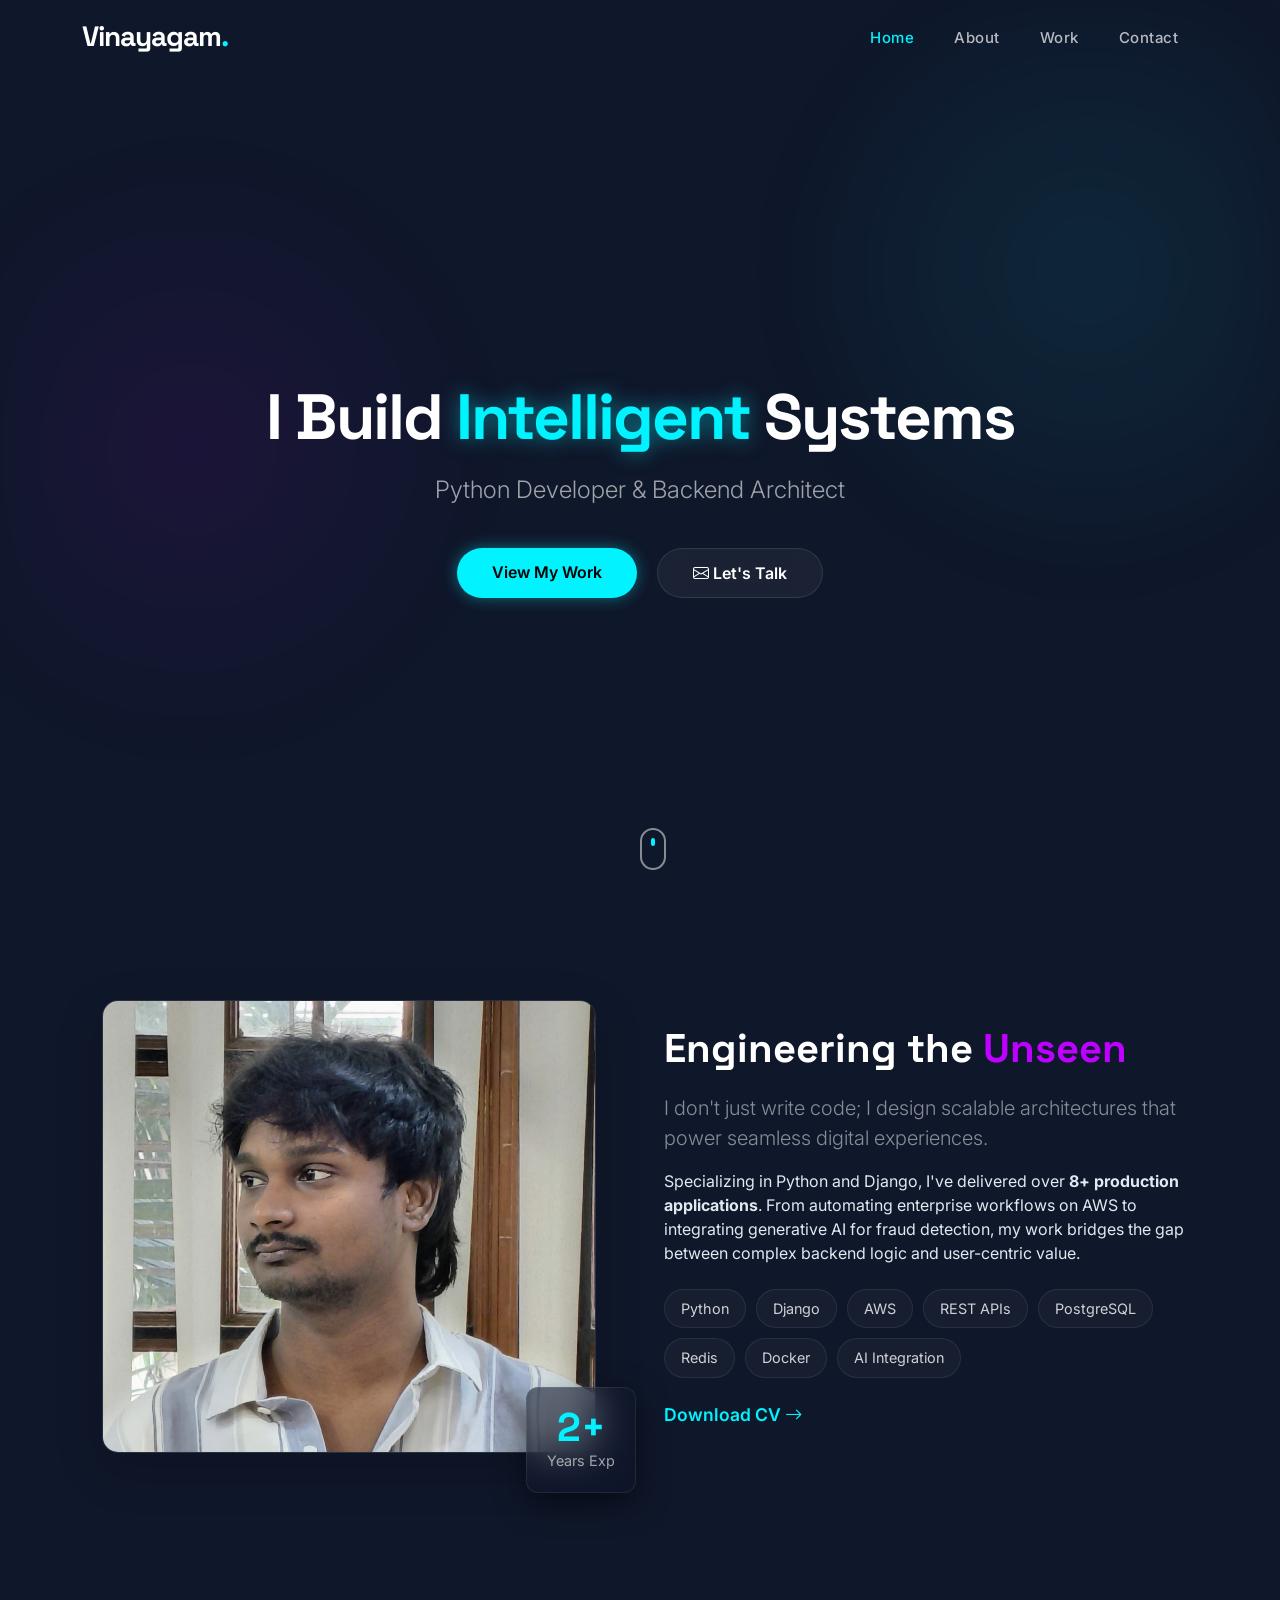
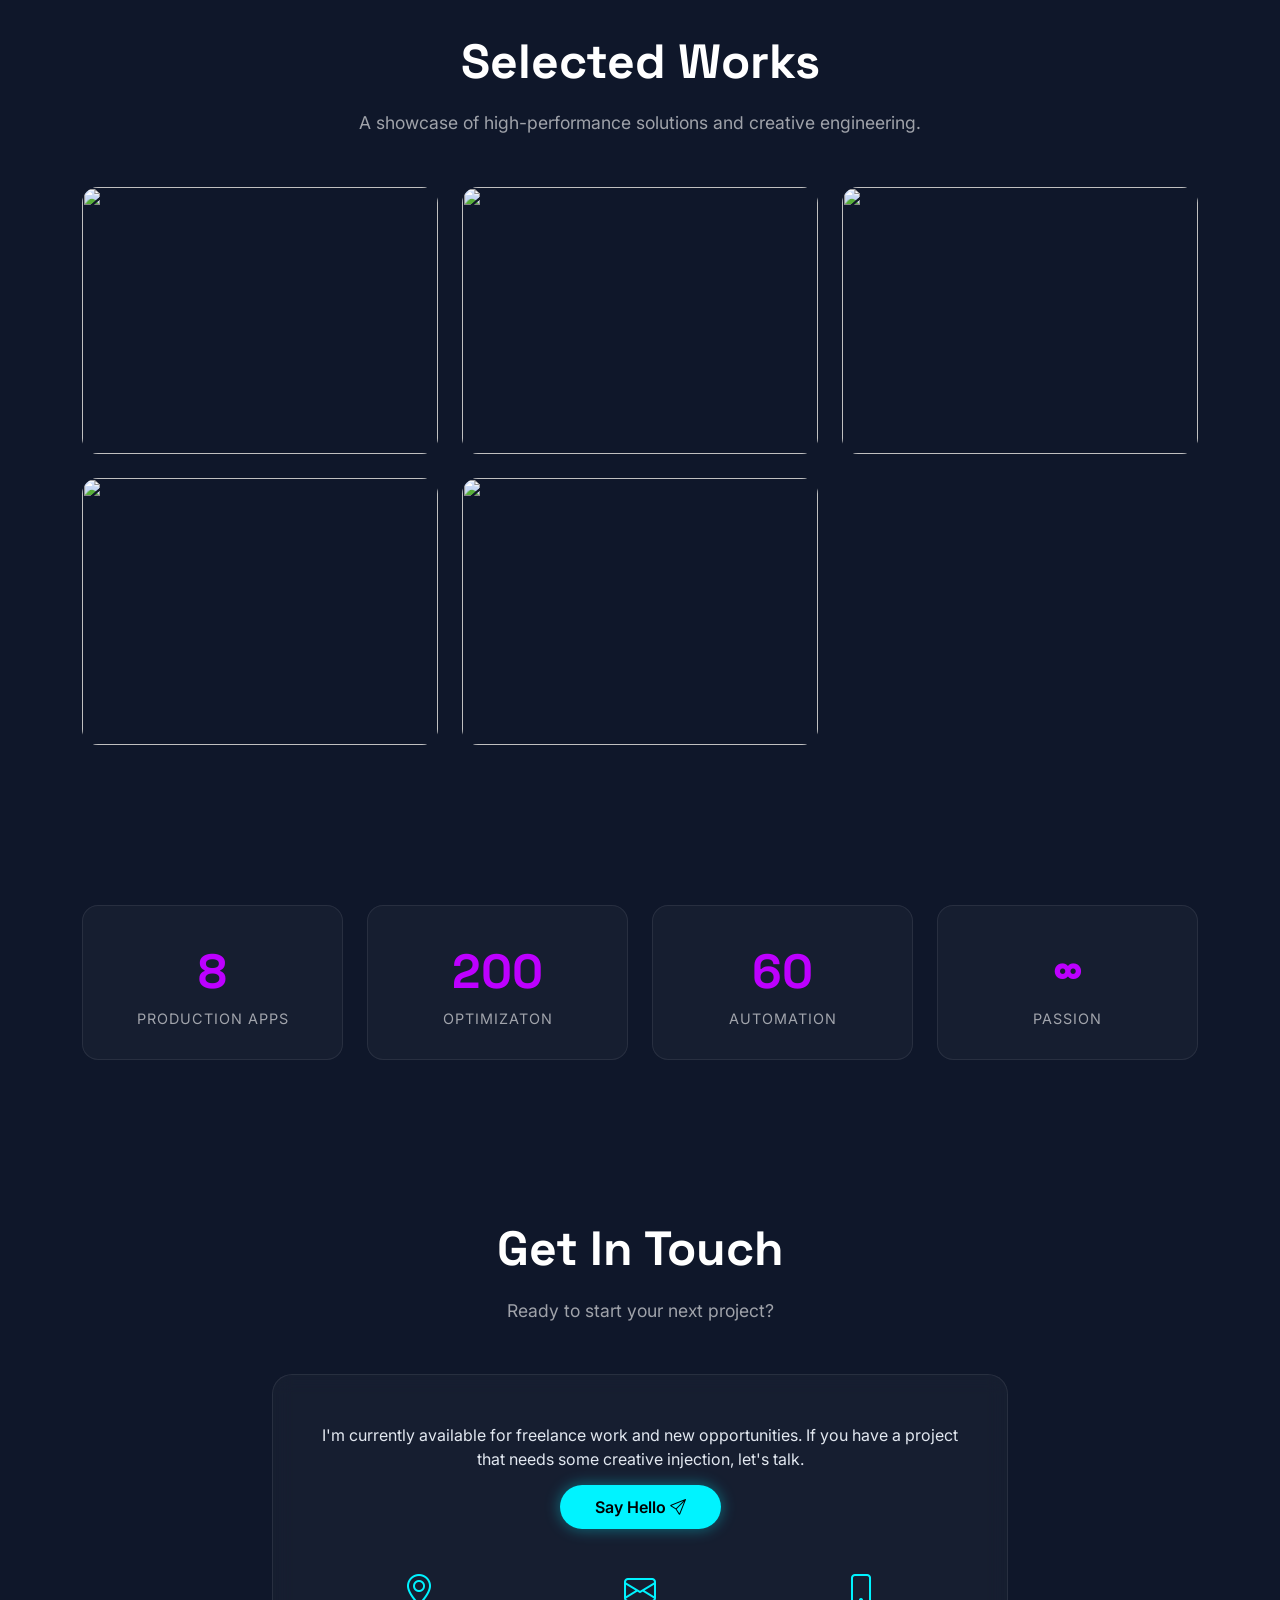
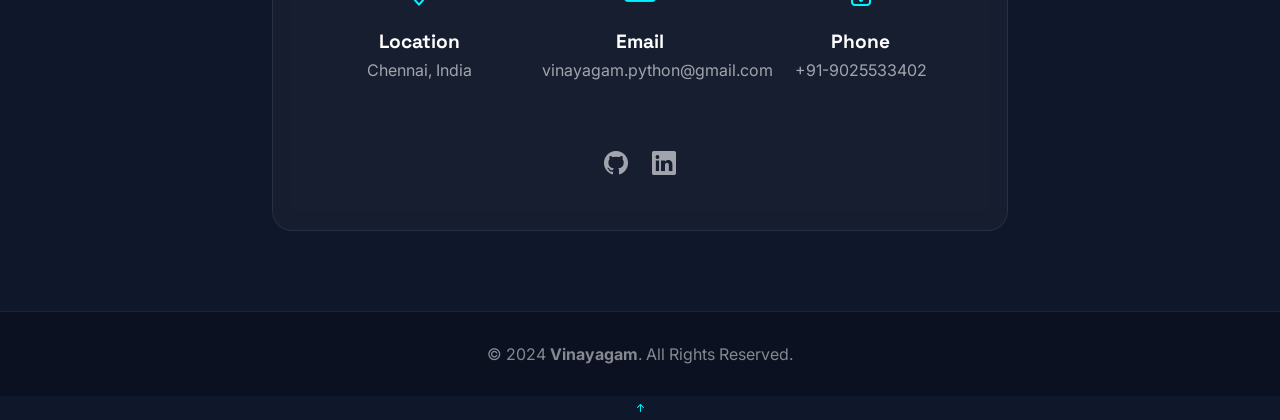
==== commit 300aaa0f: "Redesign homepage layout and assets Major refactor of the homepage: updated title/description and fa" ====
--- a/index-2.html
+++ b/index-2.html
@@ -4,532 +4,281 @@
 <head>
   <meta charset="utf-8">
   <meta content="width=device-width, initial-scale=1.0" name="viewport">
-  <title>Vinayagam - Python Developer Portfolio</title>
-  <meta content="Results-driven Python Developer specializing in Django application development" name="description">
-  <meta content="Python, Django, Developer, Portfolio, AWS, API" name="keywords">
-
-  <link href="https://cdn-icons-png.flaticon.com/512/1005/1005141.png" rel="icon">
+  <title>Vinayagam | Creative Technologist</title>
+  <meta content="Python Developer & Creative Technologist building the future of web." name="description">
+
+  <!-- Favicons -->
+  <link href="assets/img/favicon.png" rel="icon">
   <link href="assets/img/apple-touch-icon.png" rel="apple-touch-icon">
 
-  <link href="https://fonts.googleapis.com/" rel="preconnect">
-  <link href="https://fonts.gstatic.com/" rel="preconnect" crossorigin>
-  <link href="https://fonts.googleapis.com/css2?family=Roboto:ital,wght@0,100;0,300;0,400;0,500;0,700;0,900;1,100;1,300;1,400;1,500;1,700;1,900&family=Poppins:ital,wght@0,100;0,200;0,300;0,400;0,500;0,600;0,700;0,800;0,900;1,100;1,200;1,300;1,400;1,500;1,600;1,700;1,800;1,900&family=Raleway:ital,wght@0,100;0,200;0,300;0,400;0,500;0,600;0,700;0,800;0,900;1,100;1,200;1,300;1,400;1,500;1,600;1,700;1,800;1,900&display=swap" rel="stylesheet">
-
+  <!-- Fonts -->
+  <link rel="preconnect" href="https://fonts.googleapis.com">
+  <link rel="preconnect" href="https://fonts.gstatic.com" crossorigin>
+  <link href="https://fonts.googleapis.com/css2?family=Inter:wght@300;400;600;800&family=Space+Grotesk:wght@300;500;700&display=swap" rel="stylesheet">
+
+  <!-- Vendor CSS Files -->
   <link href="assets/vendor/bootstrap/css/bootstrap.min.css" rel="stylesheet">
   <link href="assets/vendor/bootstrap-icons/bootstrap-icons.css" rel="stylesheet">
   <link href="assets/vendor/aos/aos.css" rel="stylesheet">
   <link href="assets/vendor/glightbox/css/glightbox.min.css" rel="stylesheet">
   <link href="assets/vendor/swiper/swiper-bundle.min.css" rel="stylesheet">
 
+  <!-- Main CSS File -->
   <link href="assets/css/main.css" rel="stylesheet">
 </head>
 
-<body class="index-page">
-
-  <header id="header" class="header dark-background d-flex flex-column">
-    <i class="header-toggle d-xl-none bi bi-list"></i>
-
-    <div class="profile-img">
-      <img src="assets/img/me-2.jpeg" alt="Vinayagam" class="img-fluid rounded-circle">
+<body>
+
+  <!-- Background Mesh Gradient -->
+  <div class="mesh-background"></div>
+
+  <!-- Navbar -->
+  <header id="header" class="header d-flex align-items-center fixed-top">
+    <div class="container-fluid container-xl d-flex align-items-center justify-content-between">
+      <a href="index.html" class="logo d-flex align-items-center">
+        <h1 class="sitename">Vinayagam<span class="accent-dot">.</span></h1>
+      </a>
+
+      <nav id="navmenu" class="navmenu">
+        <ul>
+          <li><a href="#hero" class="active">Home</a></li>
+          <li><a href="#about">About</a></li>
+          <li><a href="#portfolio">Work</a></li>
+          <li><a href="#contact">Contact</a></li>
+        </ul>
+        <i class="mobile-nav-toggle d-xl-none bi bi-list"></i>
+      </nav>
     </div>
-
-    <a href="index.html" class="logo d-flex align-items-center justify-content-center">
-      <h1 class="sitename">Vinayagam</h1>
-    </a>
-
-    <div class="social-links text-center">
-      <a href="https://github.com/vinaythaagam" class="github" target="_blank"><i class="bi bi-github"></i></a>
-      <a href="https://www.linkedin.com/in/vinayagam-softwere/" class="linkedin" target="_blank"><i class="bi bi-linkedin"></i></a>
-      <a href="mailto:vinayagam.python@gmail.com" class="email"><i class="bi bi-envelope"></i></a>
-    </div>
-
-    <nav id="navmenu" class="navmenu">
-      <ul>
-        <li><a href="#hero" class="active"><i class="bi bi-house navicon"></i>Home</a></li>
-        <li><a href="#about"><i class="bi bi-person navicon"></i> About</a></li>
-        <li><a href="#resume"><i class="bi bi-file-earmark-text navicon"></i> Resume</a></li>
-        <li><a href="#portfolio"><i class="bi bi-images navicon"></i> Projects</a></li>
-        <li><a href="#services"><i class="bi bi-hdd-stack navicon"></i> Services</a></li>
-        <li><a href="#contact"><i class="bi bi-envelope navicon"></i> Contact</a></li>
-      </ul>
-    </nav>
-
   </header>
 
   <main class="main">
 
-    <section id="hero" class="hero section dark-background">
-
-      <img src="https://images.unsplash.com/photo-1555066931-4365d14bab8c?q=80&w=1920&auto=format&fit=crop" alt="Coding Background" data-aos="fade-in" class="">
-
-      <div class="container" data-aos="fade-up" data-aos-delay="100">
-        <h2>Vinayagam</h2>
-        <p>I'm a <span class="typed" data-typed-items="Python Developer, Django Specialist, Backend Engineer, API Integrator">Python Developer</span><span class="typed-cursor typed-cursor--blink" aria-hidden="true"></span><span class="typed-cursor typed-cursor--blink" aria-hidden="true"></span></p>
-        
-        <div class="mt-4">
-          <a href="assets/resume/Vinayagam CV.pdf" download class="btn" style="background-color: #149ddd; color: #fff; padding: 12px 30px; border-radius: 50px; font-weight: 500; display: inline-flex; align-items: center; gap: 8px;">
-            <i class="bi bi-download"></i> Download Resume
-          </a>
-        </div>
-      </div>
-
-    </section>
-
+    <!-- Hero Section -->
+    <section id="hero" class="hero d-flex align-items-center">
+      <div class="container">
+        <div class="row justify-content-center">
+          <div class="col-lg-10 text-center">
+            <h2 data-aos="fade-up" data-aos-delay="100">I Build <span class="neon-text">Intelligent</span> Systems</h2>
+            <p data-aos="fade-up" data-aos-delay="200">Python Developer & Backend Architect</p>
+            <div data-aos="fade-up" data-aos-delay="300" class="hero-buttons">
+              <a href="#portfolio" class="btn-neon">View My Work</a>
+              <a href="#contact" class="btn-glass"><i class="bi bi-envelope"></i> Let's Talk</a>
+            </div>
+            
+            <div class="scroll-down" data-aos="fade-in" data-aos-delay="800">
+              <div class="mouse"></div>
+            </div>
+          </div>
+        </div>
+      </div>
+    </section>
+
+    <!-- About Section -->
     <section id="about" class="about section">
-
+      <div class="container" data-aos="fade-up">
+        <div class="row g-5 align-items-center">
+          <div class="col-lg-6">
+            <div class="about-img-wrapper" data-aos="zoom-in" data-aos-delay="200">
+              <img src="assets/img/me-2.jpeg" class="img-fluid rounded-4 shadow-lg glass-card" alt="">
+              <div class="years-badge">
+                <span class="count">2+</span>
+                <span class="label">Years Exp</span>
+              </div>
+            </div>
+          </div>
+          <div class="col-lg-6">
+            <h3 class="section-heading">Engineering the <span class="accent-text">Unseen</span></h3>
+            <p class="lead text-white-50">I don't just write code; I design scalable architectures that power seamless digital experiences.</p>
+            <p>
+              Specializing in Python and Django, I've delivered over <strong>8+ production applications</strong>. From automating enterprise workflows on AWS to integrating generative AI for fraud detection, my work bridges the gap between complex backend logic and user-centric value.
+            </p>
+            
+            <div class="skills-grid mt-4">
+              <div class="skill-tag">Python</div>
+              <div class="skill-tag">Django</div>
+              <div class="skill-tag">AWS</div>
+              <div class="skill-tag">REST APIs</div>
+              <div class="skill-tag">PostgreSQL</div>
+              <div class="skill-tag">Redis</div>
+              <div class="skill-tag">Docker</div>
+              <div class="skill-tag">AI Integration</div>
+            </div>
+
+            <div class="mt-4">
+              <a href="assets/resume/Vinayagam CV.pdf" class="btn-link-neon">Download CV <i class="bi bi-arrow-right"></i></a>
+            </div>
+          </div>
+        </div>
+      </div>
+    </section>
+
+    <!-- Portfolio Section -->
+    <section id="portfolio" class="portfolio section">
       <div class="container section-title" data-aos="fade-up">
-        <h2>About</h2>
-        <p>Results-driven Python Developer with 2 years of experience specializing in Django application development. Proven expertise in building scalable web applications, designing efficient back-end architectures, and deploying solutions on AWS cloud platforms.</p>
-      </div>
-
-      <div class="container" data-aos="fade-up" data-aos-delay="100">
-
-        <div class="row gy-4 justify-content-center">
-          <div class="col-lg-4">
-            <img src="assets/img/me.png" class="img-fluid" alt="">
-          </div>
-          <div class="col-lg-8 content">
-            <h2>Python Django Developer & Backend Specialist.</h2>
-            <p class="fst-italic py-3">
-              Experienced in delivering solutions across government, non-profit, and commercial sectors, with a focus on automation and API integration.
-            </p>
-            <div class="row">
-              <div class="col-lg-6">
-                <ul>
-                  <li><i class="bi bi-chevron-right"></i> <strong>Experience:</strong> <span>2 Years</span></li>
-                  <li><i class="bi bi-chevron-right"></i> <strong>Github:</strong> <span>github.com/vinaythaagam</span></li>
-                  <li><i class="bi bi-chevron-right"></i> <strong>Phone:</strong> <span>+91-9025533402</span></li>
-                  <li><i class="bi bi-chevron-right"></i> <strong>City:</strong> <span>Chennai, India</span></li>
-                </ul>
-              </div>
-              <div class="col-lg-6">
-                <ul>
-                  <li><i class="bi bi-chevron-right"></i> <strong>Degree:</strong> <span>MCA (Pursuing)</span></li>
-                  <li><i class="bi bi-chevron-right"></i> <strong>Email:</strong> <span>vinayagam.python@gmail.com</span></li>
-                  <li><i class="bi bi-chevron-right"></i> <strong>Freelance:</strong> <span>Available</span></li>
-                  <li><i class="bi bi-chevron-right"></i> <strong>Stack:</strong> <span>Python, Django, AWS</span></li>
-                </ul>
-              </div>
-            </div>walkin 
-            <p class="py-3">
-              I have successfully delivered 8+ production-ready Django applications, achieving significant reductions in manual workload through automation using AWS SES, SNS, and WhatsApp Business APIs. My expertise includes integrating advanced AI tools like the Gemini API for data validation and fraud prevention.
-            </p>
-          </div>
-        </div>
-
-      </div>
-
-    </section>
-
+        <h2>Selected Works</h2>
+        <p>A showcase of high-performance solutions and creative engineering.</p>
+      </div>
+
+      <div class="container">
+        <div class="row gy-4 isotope-container" data-aos="fade-up" data-aos-delay="200">
+
+          <!-- Project 1 -->
+          <div class="col-lg-4 col-md-6 portfolio-item isotope-item filter-app">
+            <div class="portfolio-card">
+              <img src="https://images.unsplash.com/photo-1573167243872-43c6433b9d40?w=800" class="img-fluid" alt="">
+              <div class="portfolio-overlay">
+                <h4>Civic Services AI</h4>
+                <p>AI-driven image analysis for smart cities.</p>
+                <div class="links">
+                  <a href="https://images.unsplash.com/photo-1573167243872-43c6433b9d40?w=800" data-gallery="portfolio-gallery" class="glightbox"><i class="bi bi-eye"></i></a>
+                  <a href="portfolio-details-civic.html"><i class="bi bi-link-45deg"></i></a>
+                </div>
+              </div>
+            </div>
+          </div>
+
+          <!-- Project 2 -->
+          <div class="col-lg-4 col-md-6 portfolio-item isotope-item filter-web">
+            <div class="portfolio-card">
+              <img src="https://images.unsplash.com/photo-1611746872915-64382b5c76da?w=800" class="img-fluid" alt="">
+              <div class="portfolio-overlay">
+                <h4>Enterprise WhatsApp</h4>
+                <p>Real-time chat automation.</p>
+                <div class="links">
+                  <a href="https://images.unsplash.com/photo-1611746872915-64382b5c76da?w=800" data-gallery="portfolio-gallery" class="glightbox"><i class="bi bi-eye"></i></a>
+                  <a href="portfolio-details-whatsapp.html"><i class="bi bi-link-45deg"></i></a>
+                </div>
+              </div>
+            </div>
+          </div>
+
+          <!-- Project 3 -->
+          <div class="col-lg-4 col-md-6 portfolio-item isotope-item filter-branding">
+            <div class="portfolio-card">
+              <img src="https://images.unsplash.com/photo-1532629345422-7515f3d16bb6?w=800" class="img-fluid" alt="">
+              <div class="portfolio-overlay">
+                <h4>Donation System</h4>
+                <p>Secure, multi-dashboard architecture.</p>
+                <div class="links">
+                  <a href="https://images.unsplash.com/photo-1532629345422-7515f3d16bb6?w=800" data-gallery="portfolio-gallery" class="glightbox"><i class="bi bi-eye"></i></a>
+                  <a href="portfolio-details-donation.html"><i class="bi bi-link-45deg"></i></a>
+                </div>
+              </div>
+            </div>
+          </div>
+          
+           <!-- Project 4 -->
+          <div class="col-lg-4 col-md-6 portfolio-item isotope-item filter-branding">
+            <div class="portfolio-card">
+              <img src="https://images.unsplash.com/photo-1556742049-0cfed4f7a07d?w=800" class="img-fluid" alt="">
+              <div class="portfolio-overlay">
+                <h4>QuickPay</h4>
+                <p>Dynamic payment link generation.</p>
+                <div class="links">
+                  <a href="https://images.unsplash.com/photo-1556742049-0cfed4f7a07d?w=800" data-gallery="portfolio-gallery" class="glightbox"><i class="bi bi-eye"></i></a>
+                  <a href="portfolio-details-quickpay.html"><i class="bi bi-link-45deg"></i></a>
+                </div>
+              </div>
+            </div>
+          </div>
+          
+           <!-- Project 5 -->
+          <div class="col-lg-4 col-md-6 portfolio-item isotope-item filter-branding">
+            <div class="portfolio-card">
+              <img src="https://images.unsplash.com/photo-1511379938547-c1f69419868d?w=800" class="img-fluid" alt="">
+              <div class="portfolio-overlay">
+                <h4>ACustomSong</h4>
+                <p>E-commerce for personalized music.</p>
+                <div class="links">
+                  <a href="https://images.unsplash.com/photo-1511379938547-c1f69419868d?w=800" data-gallery="portfolio-gallery" class="glightbox"><i class="bi bi-eye"></i></a>
+                  <a href="portfolio-details-acustomsong.html"><i class="bi bi-link-45deg"></i></a>
+                </div>
+              </div>
+            </div>
+          </div>
+
+        </div>
+      </div>
+    </section>
+
+    <!-- Stats Section -->
     <section id="stats" class="stats section">
-      <div class="container" data-aos="fade-up" data-aos-delay="100">
+      <div class="container" data-aos="fade-up">
         <div class="row gy-4">
-          <div class="col-lg-3 col-md-6">
+          <div class="col-lg-3 col-6">
             <div class="stats-item">
-              <i class="bi bi-emoji-smile"></i>
               <span data-purecounter-start="0" data-purecounter-end="8" data-purecounter-duration="1" class="purecounter"></span>
-              <p><strong>Production Apps</strong> <span>delivered successfully</span></p>
-            </div>
-          </div>
-          <div class="col-lg-3 col-md-6">
+              <p>Production Apps</p>
+            </div>
+          </div>
+          <div class="col-lg-3 col-6">
             <div class="stats-item">
-              <i class="bi bi-journal-richtext"></i>
-              <span data-purecounter-start="0" data-purecounter-end="5" data-purecounter-duration="1" class="purecounter"></span>
-              <p><strong>Key Projects</strong> <span>highlighted in portfolio</span></p>
-            </div>
-          </div>
-          <div class="col-lg-3 col-md-6">
+              <span data-purecounter-start="0" data-purecounter-end="200" data-purecounter-duration="1" class="purecounter">%</span>
+              <p>Optimizaton</p>
+            </div>
+          </div>
+          <div class="col-lg-3 col-6">
             <div class="stats-item">
-              <i class="bi bi-graph-up-arrow"></i>
-              <span data-purecounter-start="0" data-purecounter-end="200" data-purecounter-duration="1" class="purecounter"></span>
-              <p><strong>% Performance Boost</strong> <span>via query optimization</span></p>
-            </div>
-          </div>
-          <div class="col-lg-3 col-md-6">
+              <span data-purecounter-start="0" data-purecounter-end="60" data-purecounter-duration="1" class="purecounter">%</span>
+              <p>Automation</p>
+            </div>
+          </div>
+           <div class="col-lg-3 col-6">
             <div class="stats-item">
-              <i class="bi bi-clock-history"></i>
-              <span data-purecounter-start="0" data-purecounter-end="60" data-purecounter-duration="1" class="purecounter"></span>
-              <p><strong>% Workload Reduced</strong> <span>through automation</span></p>
-            </div>
-          </div>
-        </div>
-      </div>
-    </section>
-
-    <section id="skills" class="skills section light-background">
-      <div class="container section-title" data-aos="fade-up">
-        <h2>Skills</h2>
-        <p>Comprehensive technical skillset spanning backend development, database management, cloud infrastructure, and frontend integration.</p>
-      </div>
-      <div class="container" data-aos="fade-up" data-aos-delay="100">
-        <div class="row skills-content skills-animation">
-          <div class="col-lg-6">
-            <div class="progress">
-              <span class="skill"><span>Python / Django / Flask</span> <i class="val">95%</i></span>
-              <div class="progress-bar-wrap">
-                <div class="progress-bar" role="progressbar" aria-valuenow="95" aria-valuemin="0" aria-valuemax="100"></div>
-              </div>
-            </div>
-            <div class="progress">
-              <span class="skill"><span>REST APIs / Django REST Framework</span> <i class="val">90%</i></span>
-              <div class="progress-bar-wrap">
-                <div class="progress-bar" role="progressbar" aria-valuenow="90" aria-valuemin="0" aria-valuemax="100"></div>
-              </div>
-            </div>
-            <div class="progress">
-              <span class="skill"><span>Database (MySQL, PostgreSQL, Redis)</span> <i class="val">85%</i></span>
-              <div class="progress-bar-wrap">
-                <div class="progress-bar" role="progressbar" aria-valuenow="85" aria-valuemin="0" aria-valuemax="100"></div>
-              </div>
-            </div>
-          </div>
-          <div class="col-lg-6">
-            <div class="progress">
-              <span class="skill"><span>AWS (EC2, S3, SES, SNS)</span> <i class="val">80%</i></span>
-              <div class="progress-bar-wrap">
-                <div class="progress-bar" role="progressbar" aria-valuenow="80" aria-valuemin="0" aria-valuemax="100"></div>
-              </div>
-            </div>
-            <div class="progress">
-              <span class="skill"><span>JavaScript / HTML5 / CSS3</span> <i class="val">75%</i></span>
-              <div class="progress-bar-wrap">
-                <div class="progress-bar" role="progressbar" aria-valuenow="75" aria-valuemin="0" aria-valuemax="100"></div>
-              </div>
-            </div>
-            <div class="progress">
-              <span class="skill"><span>Git / Linux / Docker</span> <i class="val">80%</i></span>
-              <div class="progress-bar-wrap">
-                <div class="progress-bar" role="progressbar" aria-valuenow="80" aria-valuemin="0" aria-valuemax="100"></div>
-              </div>
-            </div>
-          </div>
-        </div>
-      </div>
-    </section>
-
-    <section id="resume" class="resume section">
-      <div class="container section-title" data-aos="fade-up">
-        <h2>Resume</h2>
-        <p>A detailed overview of my educational background, professional experience, and key accomplishments in software development.</p>
-      </div>
-      <div class="container">
-        <div class="row">
-          <div class="col-lg-6" data-aos="fade-up" data-aos-delay="100">
-            <h3 class="resume-title">Summary</h3>
-            <div class="resume-item pb-0">
-              <h4>Vinayagam</h4>
-              <p><em>Results-driven Python Developer with 2 years of experience specializing in Django. Skilled in building scalable web applications, designing efficient backend architectures, and API integrations.</em></p>
-              <ul>
-                <li>Chennai, India</li>
-                <li>+91-9025533402</li>
-                <li>vinayagam.python@gmail.com</li>
-              </ul>
-            </div>
-            <h3 class="resume-title">Education</h3>
-            <div class="resume-item">
-              <h4>Master of Computer Applications (MCA)</h4>
-              <h5>Aug 2024 - Present</h5>
-              <p><em>Madras University, Chennai</em></p>
-              <p>Pursuing advanced studies in computer applications and software engineering.</p>
-            </div>
-            <div class="resume-item">
-              <h4>Bachelor of Science in Computer Science</h4>
-              <h5>Jun 2017 - May 2020</h5>
-              <p><em>Thiru. A. Govindasamy Govt. Arts College, Tindivanam</em></p>
-              <p>Foundation in computer science principles, programming logic, and data structures.</p>
-            </div>
-            <h3 class="resume-title">Certifications</h3>
-            <div class="resume-item">
-              <h4>PHP Development</h4>
-              <p><em>CADD Center</em></p>
-            </div>
-          </div>
-          <div class="col-lg-6" data-aos="fade-up" data-aos-delay="200">
-            <h3 class="resume-title">Professional Experience</h3>
-            <div class="resume-item">
-              <h4>Python Django Developer</h4>
-              <h5>2023 - Present</h5>
-              <p><em>Thaagam Foundation / M7 Corporation</em></p>
-              <ul>
-                <li>Built 8+ production Django applications including donor CRM, HR management, and field operations systems.</li>
-                <li>Architected end-to-end WhatsApp automation platforms and implemented automated communication using AWS SES & SNS, reducing manual workload by 60%.</li>
-                <li>Developed reusable Django REST Framework (DRF) endpoints and optimized database queries, improving report generation speed by 200%.</li>
-                <li>Integrated Gemini API for donation validation, effectively preventing abuse through name verification and image detection.</li>
-                <li>Built real-time chat dashboards using Django Channels, WebSockets, and Redis.</li>
-              </ul>
-            </div>
-          </div>
-        </div>
-      </div>
-    </section>
-
-    <section id="portfolio" class="portfolio section light-background">
-      <div class="container section-title" data-aos="fade-up">
-        <h2>Projects</h2>
-        <p>Highlights of my technical projects involving AI integration, real-time communication, and enterprise automation.</p>
-      </div>
-
-      <div class="container">
-        <div class="isotope-layout" data-default-filter="*" data-layout="masonry" data-sort="original-order">
-          <ul class="portfolio-filters isotope-filters" data-aos="fade-up" data-aos-delay="100">
-            <li data-filter="*" class="filter-active">All</li>
-            <li data-filter=".filter-app">Apps</li>
-            <li data-filter=".filter-web">Web Platforms</li>
-            <li data-filter=".filter-ai">AI & Automation</li>
-          </ul>
-
-          <div class="row gy-4 isotope-container" data-aos="fade-up" data-aos-delay="200">
-
-            <div class="col-lg-4 col-md-6 portfolio-item isotope-item filter-ai filter-web">
-              <div class="portfolio-content h-100">
-                <img src="https://images.unsplash.com/photo-1573167243872-43c6433b9d40?w=800" class="img-fluid" alt="AI Civic Services">
-                <div class="portfolio-info">
-                  <h4>Civic Services AI Platform</h4>
-                  <p>AI-driven image analysis for Greater Chennai Corporation.</p>
-                  <a href="https://images.unsplash.com/photo-1573167243872-43c6433b9d40?w=800" title="Civic Services AI" data-gallery="portfolio-gallery-app" class="glightbox preview-link"><i class="bi bi-zoom-in"></i></a>
-                  <a href="portfolio-details-civic.html" title="More Details" class="details-link"><i class="bi bi-link-45deg"></i></a>
-                </div>
-              </div>
-            </div>
-
-            <div class="col-lg-4 col-md-6 portfolio-item isotope-item filter-app filter-web">
-              <div class="portfolio-content h-100">
-                <img src="https://images.unsplash.com/photo-1611746872915-64382b5c76da?w=800" class="img-fluid" alt="WhatsApp Platform">
-                <div class="portfolio-info">
-                  <h4>Enterprise WhatsApp Platform</h4>
-                  <p>Real-time chat dashboards with Django Channels.</p>
-                  <a href="https://images.unsplash.com/photo-1611746872915-64382b5c76da?w=800" title="Enterprise WhatsApp" data-gallery="portfolio-gallery-product" class="glightbox preview-link"><i class="bi bi-zoom-in"></i></a>
-                  <a href="portfolio-details-whatsapp.html" title="More Details" class="details-link"><i class="bi bi-link-45deg"></i></a>
-                </div>
-              </div>
-            </div>
-
-            <div class="col-lg-4 col-md-6 portfolio-item isotope-item filter-web">
-              <div class="portfolio-content h-100">
-                <img src="https://images.unsplash.com/photo-1532629345422-7515f3d16bb6?w=800" class="img-fluid" alt="Donation System">
-                <div class="portfolio-info">
-                  <h4>Donation Management System</h4>
-                  <p>Multi-dashboard architecture for Thaagam Foundation.</p>
-                  <a href="https://images.unsplash.com/photo-1532629345422-7515f3d16bb6?w=800" title="Donation System" data-gallery="portfolio-gallery-branding" class="glightbox preview-link"><i class="bi bi-zoom-in"></i></a>
-                  <a href="portfolio-details-donation.html" title="More Details" class="details-link"><i class="bi bi-link-45deg"></i></a>
-                </div>
-              </div>
-            </div>
-
-            <div class="col-lg-4 col-md-6 portfolio-item isotope-item filter-app">
-              <div class="portfolio-content h-100">
-                <img src="https://images.unsplash.com/photo-1556742049-0cfed4f7a07d?w=800" class="img-fluid" alt="QuickPay">
-                <div class="portfolio-info">
-                  <h4>QuickPay Payment Solution</h4>
-                  <p>Dynamic payment-link generation.</p>
-                  <a href="https://images.unsplash.com/photo-1556742049-0cfed4f7a07d?w=800" title="QuickPay" data-gallery="portfolio-gallery-book" class="glightbox preview-link"><i class="bi bi-zoom-in"></i></a>
-                  <a href="portfolio-details-quickpay.html" title="More Details" class="details-link"><i class="bi bi-link-45deg"></i></a>
-                </div>
-              </div>
-            </div>
-
-            <div class="col-lg-4 col-md-6 portfolio-item isotope-item filter-web">
-              <div class="portfolio-content h-100">
-                <img src="https://images.unsplash.com/photo-1511379938547-c1f69419868d?w=800" class="img-fluid" alt="ACustomSong">
-                <div class="portfolio-info">
-                  <h4>ACustomSong E-commerce</h4>
-                  <p>Platform for personalized songs.</p>
-                  <a href="https://images.unsplash.com/photo-1511379938547-c1f69419868d?w=800" title="ACustomSong" data-gallery="portfolio-gallery-app" class="glightbox preview-link"><i class="bi bi-zoom-in"></i></a>
-                  <a href="portfolio-details-acustomsong.html" title="More Details" class="details-link"><i class="bi bi-link-45deg"></i></a>
-                </div>
-              </div>
-            </div>
-
-          </div>
-        </div>
-      </div>
-    </section>
-
-    <section id="services" class="services section">
-      <div class="container section-title" data-aos="fade-up">
-        <h2>Services</h2>
-        <p>Specialized development services tailored for scalable enterprise and non-profit solutions.</p>
-      </div>
-      <div class="container">
-        <div class="row gy-4">
-          <div class="col-lg-4 col-md-6 service-item d-flex" data-aos="fade-up" data-aos-delay="100">
-            <div class="icon flex-shrink-0"><i class="bi bi-code-slash"></i></div>
-            <div>
-              <h4 class="title"><a href="service-details-django.html" class="stretched-link">Django Development</a></h4>
-              <p class="description">Building robust backend architectures and scalable web applications using Django and Django REST Framework.</p>
-            </div>
-          </div>
-          <div class="col-lg-4 col-md-6 service-item d-flex" data-aos="fade-up" data-aos-delay="200">
-            <div class="icon flex-shrink-0"><i class="bi bi-cloud-check"></i></div>
-            <div>
-              <h4 class="title"><a href="service-details-aws.html" class="stretched-link">AWS Cloud Deployment</a></h4>
-              <p class="description">Deploying and managing secure infrastructure using EC2, S3, IAM, and Route 53.</p>
-            </div>
-          </div>
-          <div class="col-lg-4 col-md-6 service-item d-flex" data-aos="fade-up" data-aos-delay="300">
-            <div class="icon flex-shrink-0"><i class="bi bi-diagram-3"></i></div>
-            <div>
-              <h4 class="title"><a href="service-details-api.html" class="stretched-link">API Integration</a></h4>
-              <p class="description">Seamless integration of third-party services including WhatsApp Business API, OpenAI, and Payment Gateways.</p>
-            </div>
-          </div>
-          <div class="col-lg-4 col-md-6 service-item d-flex" data-aos="fade-up" data-aos-delay="400">
-            <div class="icon flex-shrink-0"><i class="bi bi-robot"></i></div>
-            <div>
-              <h4 class="title"><a href="service-details-ai.html" class="stretched-link">AI & Automation</a></h4>
-              <p class="description">Implementing AI-driven validation (Gemini/OpenAI) and automated workflows via SES & SNS.</p>
-            </div>
-          </div>
-          <div class="col-lg-4 col-md-6 service-item d-flex" data-aos="fade-up" data-aos-delay="500">
-            <div class="icon flex-shrink-0"><i class="bi bi-database-check"></i></div>
-            <div>
-              <h4 class="title"><a href="service-details-database.html" class="stretched-link">Database Management</a></h4>
-              <p class="description">Optimizing MySQL and PostgreSQL queries for high-performance reporting and data handling.</p>
-            </div>
-          </div>
-          <div class="col-lg-4 col-md-6 service-item d-flex" data-aos="fade-up" data-aos-delay="600">
-            <div class="icon flex-shrink-0"><i class="bi bi-chat-dots"></i></div>
-            <div>
-              <h4 class="title"><a href="service-details-realtime.html" class="stretched-link">Real-time Solutions</a></h4>
-              <p class="description">Developing real-time chat and tracking dashboards utilizing WebSockets and Redis.</p>
-            </div>
-          </div>
-        </div>
-      </div>
-    </section>
-
-    <section id="testimonials" class="testimonials section light-background">
-      <div class="container section-title" data-aos="fade-up">
-        <h2>Testimonials</h2>
-        <p>Feedback regarding project impact and technical execution.</p>
-      </div>
-      <div class="container" data-aos="fade-up" data-aos-delay="100">
-        <div class="swiper init-swiper">
-          <script type="application/json" class="swiper-config">
-            {
-              "loop": true,
-              "speed": 600,
-              "autoplay": {
-                "delay": 5000
-              },
-              "slidesPerView": "auto",
-              "pagination": {
-                "el": ".swiper-pagination",
-                "type": "bullets",
-                "clickable": true
-              },
-              "breakpoints": {
-                "320": {
-                  "slidesPerView": 1,
-                  "spaceBetween": 40
-                },
-                "1200": {
-                  "slidesPerView": 3,
-                  "spaceBetween": 1
-                }
-              }
-            }
-          </script>
-          <div class="swiper-wrapper">
-            <div class="swiper-slide">
-              <div class="testimonial-item">
-                <p>
-                  <i class="bi bi-quote quote-icon-left"></i>
-                  <span>The automated communication system integrated by Vinayagam reduced our manual workload by over 60%, significantly improving our operational efficiency.</span>
-                  <i class="bi bi-quote quote-icon-right"></i>
-                </p>
-                <h3>Thaagam Foundation</h3>
-                <h4>Operations Team</h4>
-              </div>
-            </div>
-            <div class="swiper-slide">
-              <div class="testimonial-item">
-                <p>
-                  <i class="bi bi-quote quote-icon-left"></i>
-                  <span>The report generation speed improved by 200% thanks to the optimized queries and DRF endpoints implemented in the new system.</span>
-                  <i class="bi bi-quote quote-icon-right"></i>
-                </p>
-                <h3>Project Lead</h3>
-                <h4>M7 Corporation</h4>
-              </div>
-            </div>
-            <div class="swiper-slide">
-              <div class="testimonial-item">
-                <p>
-                  <i class="bi bi-quote quote-icon-left"></i>
-                  <span>Vinayagam's implementation of the Gemini API for donation validation effectively prevented abuse and ensured data integrity.</span>
-                  <i class="bi bi-quote quote-icon-right"></i>
-                </p>
-                <h3>Technical Director</h3>
-                <h4>Non-Profit Partner</h4>
-              </div>
-            </div>
-          </div>
-          <div class="swiper-pagination"></div>
-        </div>
-      </div>
-    </section>
-
+              <span class="count">∞</span>
+              <p>Passion</p>
+            </div>
+          </div>
+        </div>
+      </div>
+    </section>
+
+    <!-- Contact Section -->
     <section id="contact" class="contact section">
       <div class="container section-title" data-aos="fade-up">
-        <h2>Contact</h2>
-        <p>Feel free to reach out for collaboration or development opportunities.</p>
-      </div>
+        <h2>Get In Touch</h2>
+        <p>Ready to start your next project?</p>
+      </div>
+
       <div class="container" data-aos="fade-up" data-aos-delay="100">
-        <div class="row gy-4">
-          <div class="col-lg-5">
-            <div class="info-wrap">
-              <div class="info-item d-flex" data-aos="fade-up" data-aos-delay="200">
-                <i class="bi bi-geo-alt flex-shrink-0"></i>
-                <div>
-                  <h3>Location</h3>
-                  <p>Chennai, India</p>
-                </div>
-              </div>
-              <div class="info-item d-flex" data-aos="fade-up" data-aos-delay="300">
-                <i class="bi bi-telephone flex-shrink-0"></i>
-                <div>
-                  <h3>Call</h3>
-                  <p>+91-9025533402</p>
-                </div>
-              </div>
-              <div class="info-item d-flex" data-aos="fade-up" data-aos-delay="400">
-                <i class="bi bi-envelope flex-shrink-0"></i>
-                <div>
-                  <h3>Email</h3>
-                  <p>vinayagam.python@gmail.com</p>
-                </div>
-              </div>
-              <iframe src="https://www.google.com/maps/embed?pb=!1m18!1m12!1m3!1d248756.1167520421!2d80.06892535787964!3d13.047487786470659!2m3!1f0!2f0!3f0!3m2!1i1024!2i768!4f13.1!3m3!1m2!1s0x3a5265ea4f7d3361%3A0x6e61a70b6863d433!2sChennai%2C%20Tamil%20Nadu!5e0!3m2!1sen!2sin!4v1700000000000!5m2!1sen!2sin" frameborder="0" style="border:0; width: 100%; height: 270px;" allowfullscreen="" loading="lazy" referrerpolicy="no-referrer-when-downgrade"></iframe>
-            </div>
-          </div>
-          <div class="col-lg-7">
-            <form action="forms/contact.php" method="post" class="php-email-form" data-aos="fade-up" data-aos-delay="200">
-              <div class="row gy-4">
-                <div class="col-md-6">
-                  <label for="name-field" class="pb-2">Your Name</label>
-                  <input type="text" name="name" id="name-field" class="form-control" required="">
-                </div>
-                <div class="col-md-6">
-                  <label for="email-field" class="pb-2">Your Email</label>
-                  <input type="email" class="form-control" name="email" id="email-field" required="">
-                </div>
-                <div class="col-md-12">
-                  <label for="subject-field" class="pb-2">Subject</label>
-                  <input type="text" class="form-control" name="subject" id="subject-field" required="">
-                </div>
-                <div class="col-md-12">
-                  <label for="message-field" class="pb-2">Message</label>
-                  <textarea class="form-control" name="message" rows="10" id="message-field" required=""></textarea>
-                </div>
-                <div class="col-md-12 text-center">
-                  <div class="loading">Loading</div>
-                  <div class="error-message"></div>
-                  <div class="sent-message">Your message has been sent. Thank you!</div>
-                  <button type="submit">Send Message</button>
-                </div>
-              </div>
-            </form>
+        <div class="row gy-4 justify-content-center">
+          <div class="col-lg-8">
+             <div class="contact-card glass-card p-5">
+               <div class="text-center mb-5">
+                 <p class="mb-4">I'm currently available for freelance work and new opportunities. If you have a project that needs some creative injection, let's talk.</p>
+                 <a href="mailto:vinayagam.python@gmail.com" class="btn-neon btn-lg">Say Hello <i class="bi bi-send"></i></a>
+               </div>
+               
+               <div class="row text-center mt-5">
+                 <div class="col-md-4">
+                   <div class="contact-info">
+                     <i class="bi bi-geo-alt"></i>
+                     <h4>Location</h4>
+                     <p>Chennai, India</p>
+                   </div>
+                 </div>
+                 <div class="col-md-4">
+                   <div class="contact-info">
+                     <i class="bi bi-envelope"></i>
+                     <h4>Email</h4>
+                     <p>vinayagam.python@gmail.com</p>
+                   </div>
+                 </div>
+                 <div class="col-md-4">
+                   <div class="contact-info">
+                     <i class="bi bi-phone"></i>
+                     <h4>Phone</h4>
+                     <p>+91-9025533402</p>
+                   </div>
+                 </div>
+               </div>
+               
+               <div class="social-links text-center mt-5">
+                   <a href="https://github.com/vinaynural" target="_blank"><i class="bi bi-github"></i></a>
+                   <a href="https://www.linkedin.com/in/vinayagam-software/" target="_blank"><i class="bi bi-linkedin"></i></a>
+               </div>
+
+             </div>
           </div>
         </div>
       </div>
@@ -537,12 +286,11 @@
 
   </main>
 
-  <footer id="footer" class="footer position-relative light-background">
+  <footer id="footer" class="footer position-relative">
     <div class="container">
       <div class="copyright text-center ">
-        <p>© <span>Copyright</span> <strong class="px-1 sitename">Vinayagam</strong> <span>All Rights Reserved</span></p>
-      </div>
-      
+        <p>&copy; 2024 <strong>Vinayagam</strong>. All Rights Reserved.</p>
+      </div>
     </div>
   </footer>
 
@@ -550,17 +298,16 @@
 
   <div id="preloader"></div>
 
+  <!-- Vendor JS Files -->
   <script src="assets/vendor/bootstrap/js/bootstrap.bundle.min.js"></script>
-  <script src="assets/vendor/php-email-form/validate.js"></script>
   <script src="assets/vendor/aos/aos.js"></script>
-  <script src="assets/vendor/typed.js/typed.umd.js"></script>
-  <script src="assets/vendor/purecounter/purecounter_vanilla.js"></script>
-  <script src="assets/vendor/waypoints/noframework.waypoints.js"></script>
   <script src="assets/vendor/glightbox/js/glightbox.min.js"></script>
   <script src="assets/vendor/imagesloaded/imagesloaded.pkgd.min.js"></script>
   <script src="assets/vendor/isotope-layout/isotope.pkgd.min.js"></script>
   <script src="assets/vendor/swiper/swiper-bundle.min.js"></script>
-
+  <script src="assets/vendor/purecounter/purecounter_vanilla.js"></script>
+
+  <!-- Main JS File -->
   <script src="assets/js/main.js"></script>
 
 </body>
--- a/assets/css/main.css
+++ b/assets/css/main.css
@@ -0,0 +1,485 @@
+/* Fonts */
+:root {
+  --font-default: "Inter", sans-serif;
+  --font-heading: "Space Grotesk", sans-serif;
+  --color-bg: #0f172a;
+  --color-text: #e2e8f0;
+  --color-accent: #00f3ff;
+  --color-accent-2: #bd00ff;
+  --color-glass: rgba(255, 255, 255, 0.03);
+  --color-glass-border: rgba(255, 255, 255, 0.08);
+  --color-card-bg: rgba(15, 23, 42, 0.6);
+}
+
+/* Global Reset */
+body {
+  background-color: var(--color-bg);
+  color: var(--color-text);
+  font-family: var(--font-default);
+  overflow-x: hidden;
+}
+
+a {
+  color: var(--color-accent);
+  text-decoration: none;
+  transition: 0.3s;
+}
+
+a:hover {
+  color: #fff;
+}
+
+h1,
+h2,
+h3,
+h4,
+h5,
+h6 {
+  font-family: var(--font-heading);
+  color: #fff;
+  font-weight: 700;
+}
+
+/* Background Mesh */
+.mesh-background {
+  position: fixed;
+  top: 0;
+  left: 0;
+  width: 100vw;
+  height: 100vh;
+  z-index: -1;
+  background:
+    radial-gradient(
+      circle at 15% 50%,
+      rgba(189, 0, 255, 0.08),
+      transparent 25%
+    ),
+    radial-gradient(circle at 85% 30%, rgba(0, 243, 255, 0.08), transparent 25%);
+  filter: blur(40px);
+}
+
+/* Navbar */
+.header {
+  transition: all 0.5s;
+  z-index: 997;
+  padding: 20px 0;
+  background: transparent;
+}
+
+.header.scrolled {
+  background: rgba(15, 23, 42, 0.85);
+  backdrop-filter: blur(15px);
+  padding: 15px 0;
+  border-bottom: 1px solid var(--color-glass-border);
+}
+
+.logo h1 {
+  font-size: 28px;
+  margin: 0;
+  letter-spacing: -1px;
+}
+
+.accent-dot {
+  color: var(--color-accent);
+}
+
+.navmenu ul {
+  margin: 0;
+  padding: 0;
+  display: flex;
+  list-style: none;
+  align-items: center;
+}
+
+.navmenu li {
+  position: relative;
+}
+
+.navmenu a {
+  padding: 10px 20px;
+  font-size: 15px;
+  font-weight: 500;
+  color: rgba(255, 255, 255, 0.7);
+  letter-spacing: 0.5px;
+}
+
+.navmenu a:hover,
+.navmenu a.active {
+  color: var(--color-accent);
+}
+
+/* Hero Section */
+.hero {
+  width: 100%;
+  height: 100vh;
+  position: relative;
+  padding-top: 80px;
+}
+
+.hero h2 {
+  font-size: 4rem;
+  line-height: 1.1;
+  margin-bottom: 20px;
+  letter-spacing: -2px;
+}
+
+.hero p {
+  font-size: 1.5rem;
+  color: rgba(255, 255, 255, 0.6);
+  margin-bottom: 40px;
+  font-weight: 300;
+}
+
+.neon-text {
+  color: var(--color-accent);
+  text-shadow: 0 0 20px rgba(0, 243, 255, 0.5);
+}
+
+.hero-buttons {
+  display: flex;
+  gap: 20px;
+  justify-content: center;
+}
+
+/* Buttons */
+.btn-neon {
+  padding: 12px 35px;
+  border-radius: 50px;
+  background: var(--color-accent);
+  color: #000;
+  font-weight: 600;
+  box-shadow: 0 0 15px rgba(0, 243, 255, 0.4);
+  border: none;
+  transition: 0.3s;
+}
+
+.btn-neon:hover {
+  transform: translateY(-3px);
+  box-shadow: 0 0 30px rgba(0, 243, 255, 0.6);
+  color: #000;
+}
+
+.btn-glass {
+  padding: 12px 35px;
+  border-radius: 50px;
+  background: rgba(255, 255, 255, 0.05);
+  border: 1px solid rgba(255, 255, 255, 0.1);
+  color: #fff;
+  font-weight: 600;
+  transition: 0.3s;
+  backdrop-filter: blur(10px);
+}
+
+.btn-glass:hover {
+  background: rgba(255, 255, 255, 0.1);
+  border-color: #fff;
+  color: #fff;
+}
+
+.btn-link-neon {
+  color: var(--color-accent);
+  font-weight: 600;
+  font-size: 1.1rem;
+  text-decoration: none;
+}
+.btn-link-neon:hover {
+  color: #fff;
+  margin-left: 5px;
+}
+
+/* Scroll Mouse */
+.scroll-down {
+  position: absolute;
+  bottom: 30px;
+  left: 50%;
+  transform: translateX(-50%);
+  opacity: 0.7;
+}
+
+.mouse {
+  width: 26px;
+  height: 42px;
+  border: 2px solid rgba(255, 255, 255, 0.5);
+  border-radius: 20px;
+  position: relative;
+}
+
+.mouse::before {
+  content: "";
+  width: 4px;
+  height: 8px;
+  background: var(--color-accent);
+  position: absolute;
+  top: 8px;
+  left: 50%;
+  transform: translateX(-50%);
+  border-radius: 2px;
+  animation: scroll 1.5s infinite;
+}
+
+@keyframes scroll {
+  0% {
+    top: 8px;
+    opacity: 1;
+  }
+  100% {
+    top: 20px;
+    opacity: 0;
+  }
+}
+
+/* Sections */
+.section {
+  padding: 80px 0;
+}
+
+.section-title h2 {
+  font-size: 3rem;
+  text-align: center;
+  margin-bottom: 20px;
+}
+
+.section-title p {
+  text-align: center;
+  color: rgba(255, 255, 255, 0.6);
+  margin-bottom: 50px;
+  font-size: 1.1rem;
+}
+
+/* About Card */
+.glass-card {
+  background: var(--color-glass);
+  border: 1px solid var(--color-glass-border);
+  backdrop-filter: blur(10px);
+  position: relative;
+}
+
+.about-img-wrapper {
+  position: relative;
+  padding: 20px;
+}
+
+.years-badge {
+  position: absolute;
+  bottom: -20px;
+  right: -20px;
+  background: var(--color-card-bg);
+  border: 1px solid var(--color-glass-border);
+  padding: 20px;
+  border-radius: 12px;
+  text-align: center;
+  backdrop-filter: blur(20px);
+  box-shadow: 0 10px 30px rgba(0, 0, 0, 0.5);
+}
+
+.years-badge .count {
+  display: block;
+  font-size: 2.5rem;
+  font-weight: 800;
+  line-height: 1;
+  color: var(--color-accent);
+  font-family: var(--font-heading);
+}
+
+.years-badge .label {
+  font-size: 0.9rem;
+  color: rgba(255, 255, 255, 0.6);
+}
+
+.section-heading {
+  font-size: 2.5rem;
+  margin-bottom: 20px;
+}
+
+.accent-text {
+  color: var(--color-accent-2);
+}
+
+/* Skills */
+.skills-grid {
+  display: flex;
+  flex-wrap: wrap;
+  gap: 10px;
+}
+
+.skill-tag {
+  padding: 8px 16px;
+  background: var(--color-glass);
+  border: 1px solid var(--color-glass-border);
+  border-radius: 50px;
+  font-size: 0.9rem;
+  color: rgba(255, 255, 255, 0.8);
+  transition: 0.3s;
+}
+
+.skill-tag:hover {
+  border-color: var(--color-accent);
+  color: var(--color-accent);
+  box-shadow: 0 0 10px rgba(0, 243, 255, 0.2);
+}
+
+/* Portfolio Cards */
+.portfolio-card {
+  position: relative;
+  border-radius: 16px;
+  overflow: hidden;
+  aspect-ratio: 4/3;
+  cursor: pointer;
+}
+
+.portfolio-card img {
+  width: 100%;
+  height: 100%;
+  object-fit: cover;
+  transition: 0.5s;
+}
+
+.portfolio-card:hover img {
+  transform: scale(1.1);
+}
+
+.portfolio-overlay {
+  position: absolute;
+  inset: 0;
+  background: rgba(15, 23, 42, 0.9);
+  display: flex;
+  flex-direction: column;
+  justify-content: center;
+  align-items: center;
+  opacity: 0;
+  transition: 0.4s;
+  padding: 20px;
+  text-align: center;
+}
+
+.portfolio-card:hover .portfolio-overlay {
+  opacity: 1;
+}
+
+.portfolio-overlay h4 {
+  transform: translateY(20px);
+  transition: 0.4s;
+  color: #fff;
+}
+
+.portfolio-overlay p {
+  transform: translateY(20px);
+  transition: 0.4s;
+  transition-delay: 0.1s;
+  font-size: 0.95rem;
+  color: rgba(255, 255, 255, 0.7);
+}
+
+.portfolio-overlay .links {
+  transform: translateY(20px);
+  transition: 0.4s;
+  transition-delay: 0.2s;
+  margin-top: 15px;
+}
+
+.portfolio-card:hover .portfolio-overlay h4,
+.portfolio-card:hover .portfolio-overlay p,
+.portfolio-card:hover .portfolio-overlay .links {
+  transform: translateY(0);
+}
+
+.portfolio-overlay .links a {
+  display: inline-flex;
+  justify-content: center;
+  align-items: center;
+  width: 40px;
+  height: 40px;
+  background: var(--color-accent);
+  color: #000;
+  border-radius: 50%;
+  margin: 0 5px;
+  font-size: 1.2rem;
+}
+
+.portfolio-overlay .links a:hover {
+  background: #fff;
+}
+
+/* Stats */
+.stats-item {
+  text-align: center;
+  padding: 30px;
+  background: var(--color-glass);
+  border: 1px solid var(--color-glass-border);
+  border-radius: 16px;
+  height: 100%;
+}
+
+.stats-item span {
+  font-size: 3rem;
+  font-weight: 700;
+  color: var(--color-accent-2);
+  display: block;
+  font-family: var(--font-heading);
+}
+
+.stats-item p {
+  margin: 0;
+  color: rgba(255, 255, 255, 0.6);
+  font-size: 0.9rem;
+  text-transform: uppercase;
+  letter-spacing: 1px;
+}
+
+/* Contact */
+.contact-card {
+  border-radius: 20px;
+}
+
+.contact-info i {
+  font-size: 2rem;
+  color: var(--color-accent);
+  margin-bottom: 15px;
+  display: block;
+}
+
+.contact-info h4 {
+  font-size: 1.2rem;
+  margin-bottom: 5px;
+}
+
+.contact-info p {
+  color: rgba(255, 255, 255, 0.6);
+}
+
+.social-links a {
+  font-size: 1.5rem;
+  margin: 0 10px;
+  color: rgba(255, 255, 255, 0.6);
+  transition: 0.3s;
+}
+
+.social-links a:hover {
+  color: var(--color-accent);
+  transform: translateY(-3px);
+}
+
+/* Footer */
+.footer {
+  padding: 30px 0;
+  border-top: 1px solid var(--color-glass-border);
+  background: #0b1120;
+}
+
+.footer p {
+  margin: 0;
+  color: rgba(255, 255, 255, 0.5);
+}
+
+/* Mobile Nav */
+.mobile-nav-toggle {
+  font-size: 28px;
+  cursor: pointer;
+  color: #fff;
+}
+
+@media (max-width: 991px) {
+  .hero h2 {
+    font-size: 2.5rem;
+  }
+}
